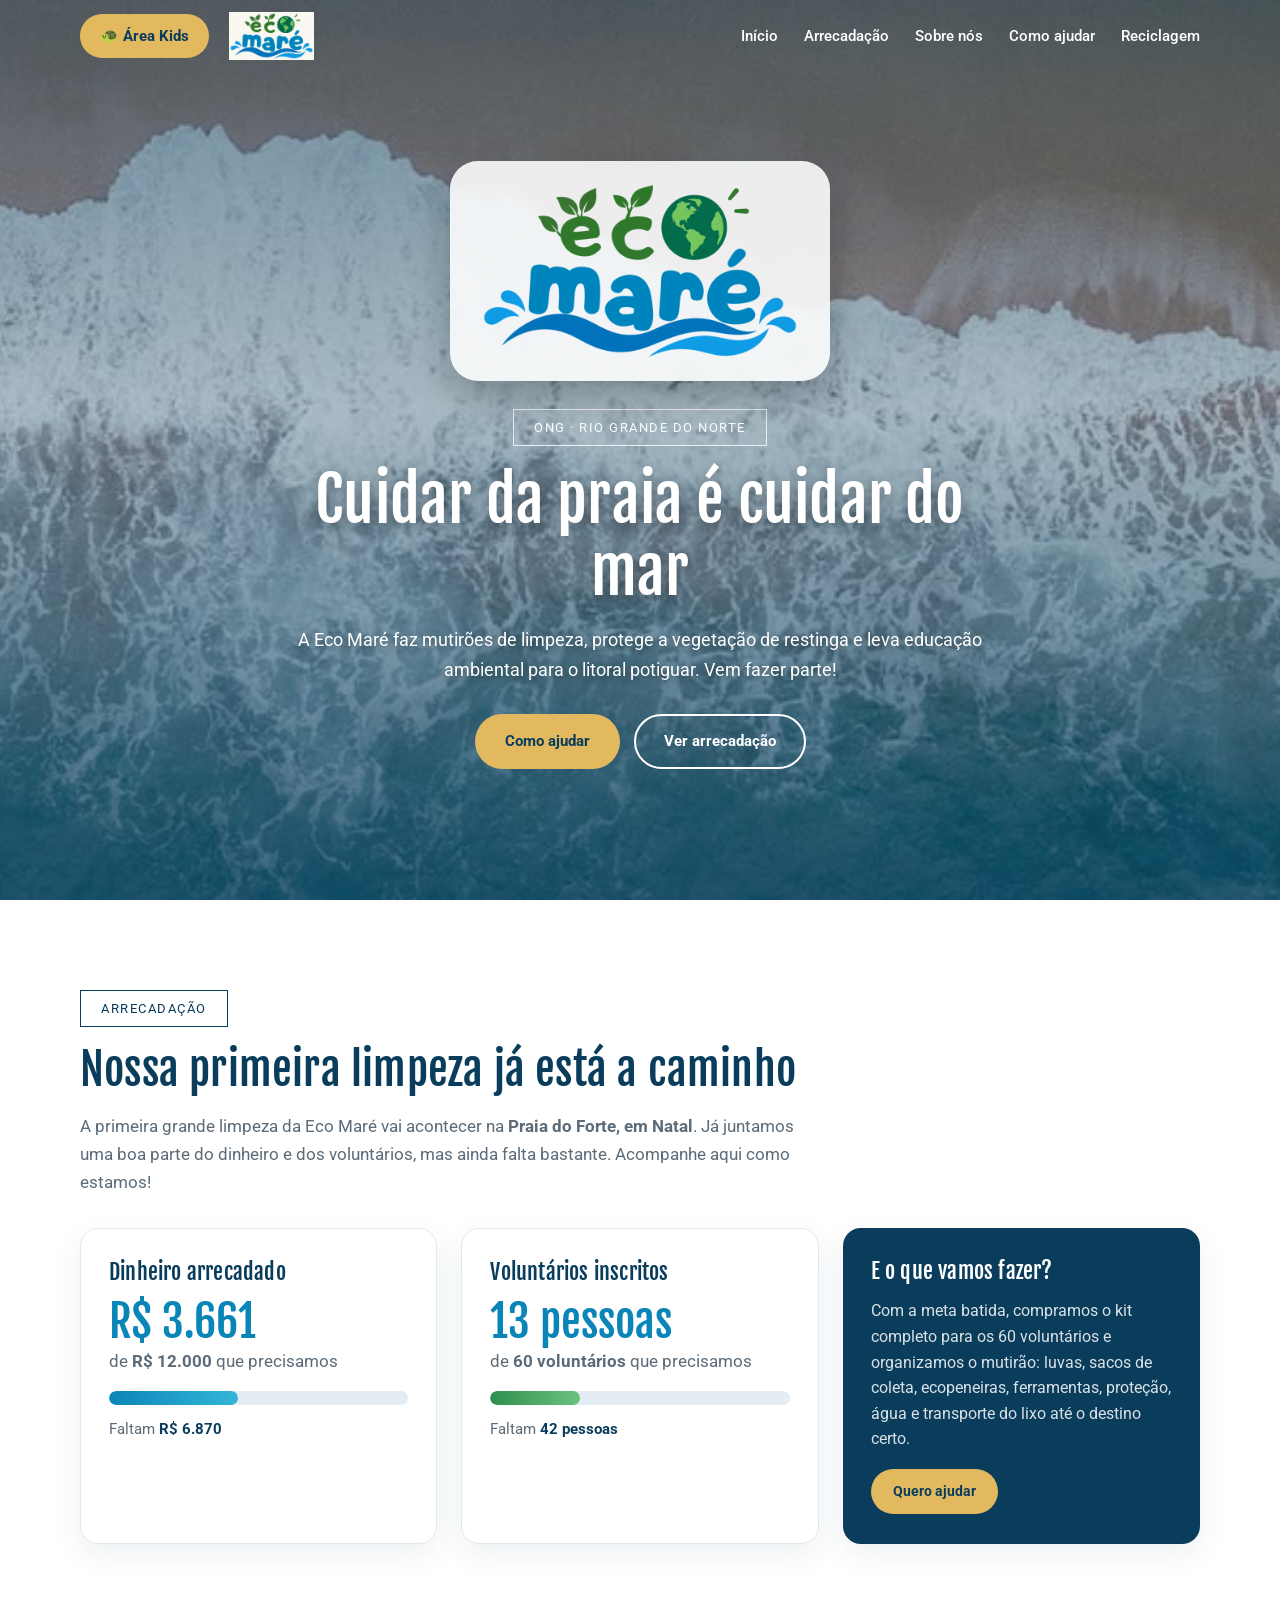
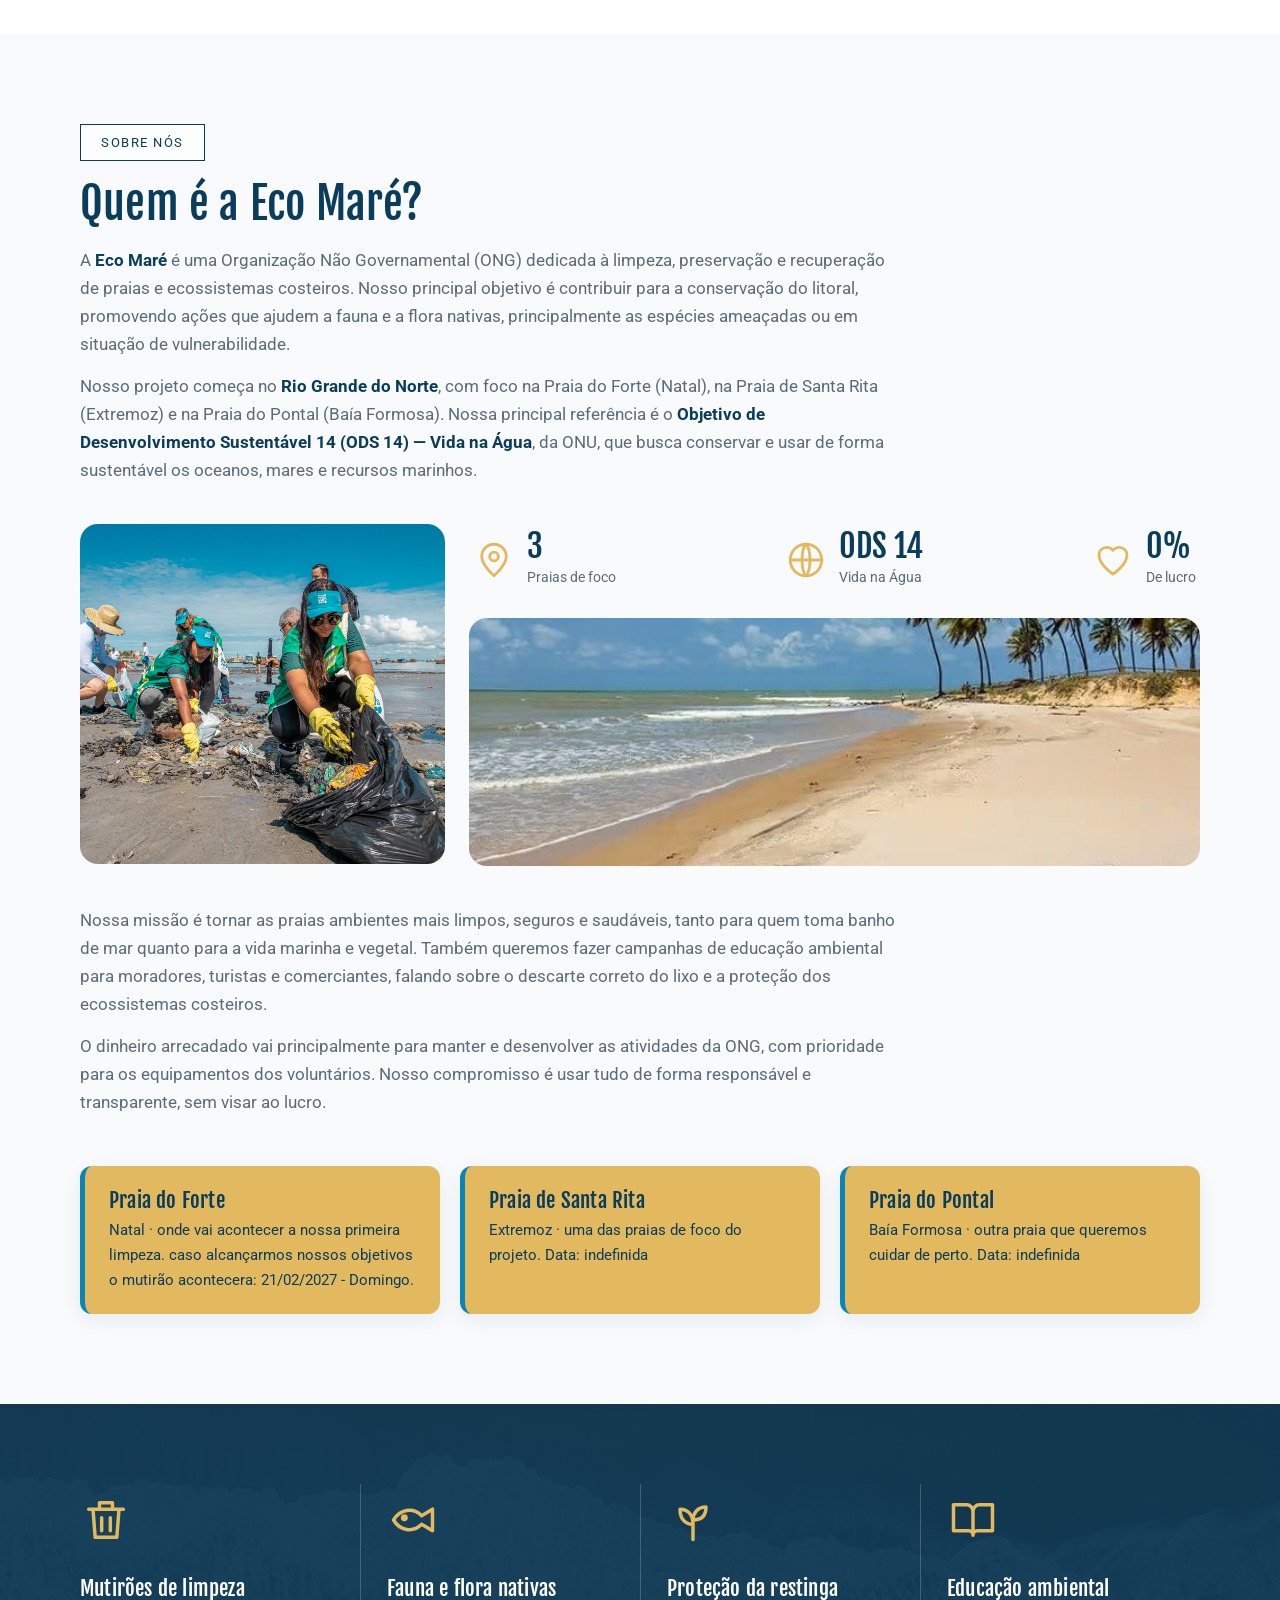
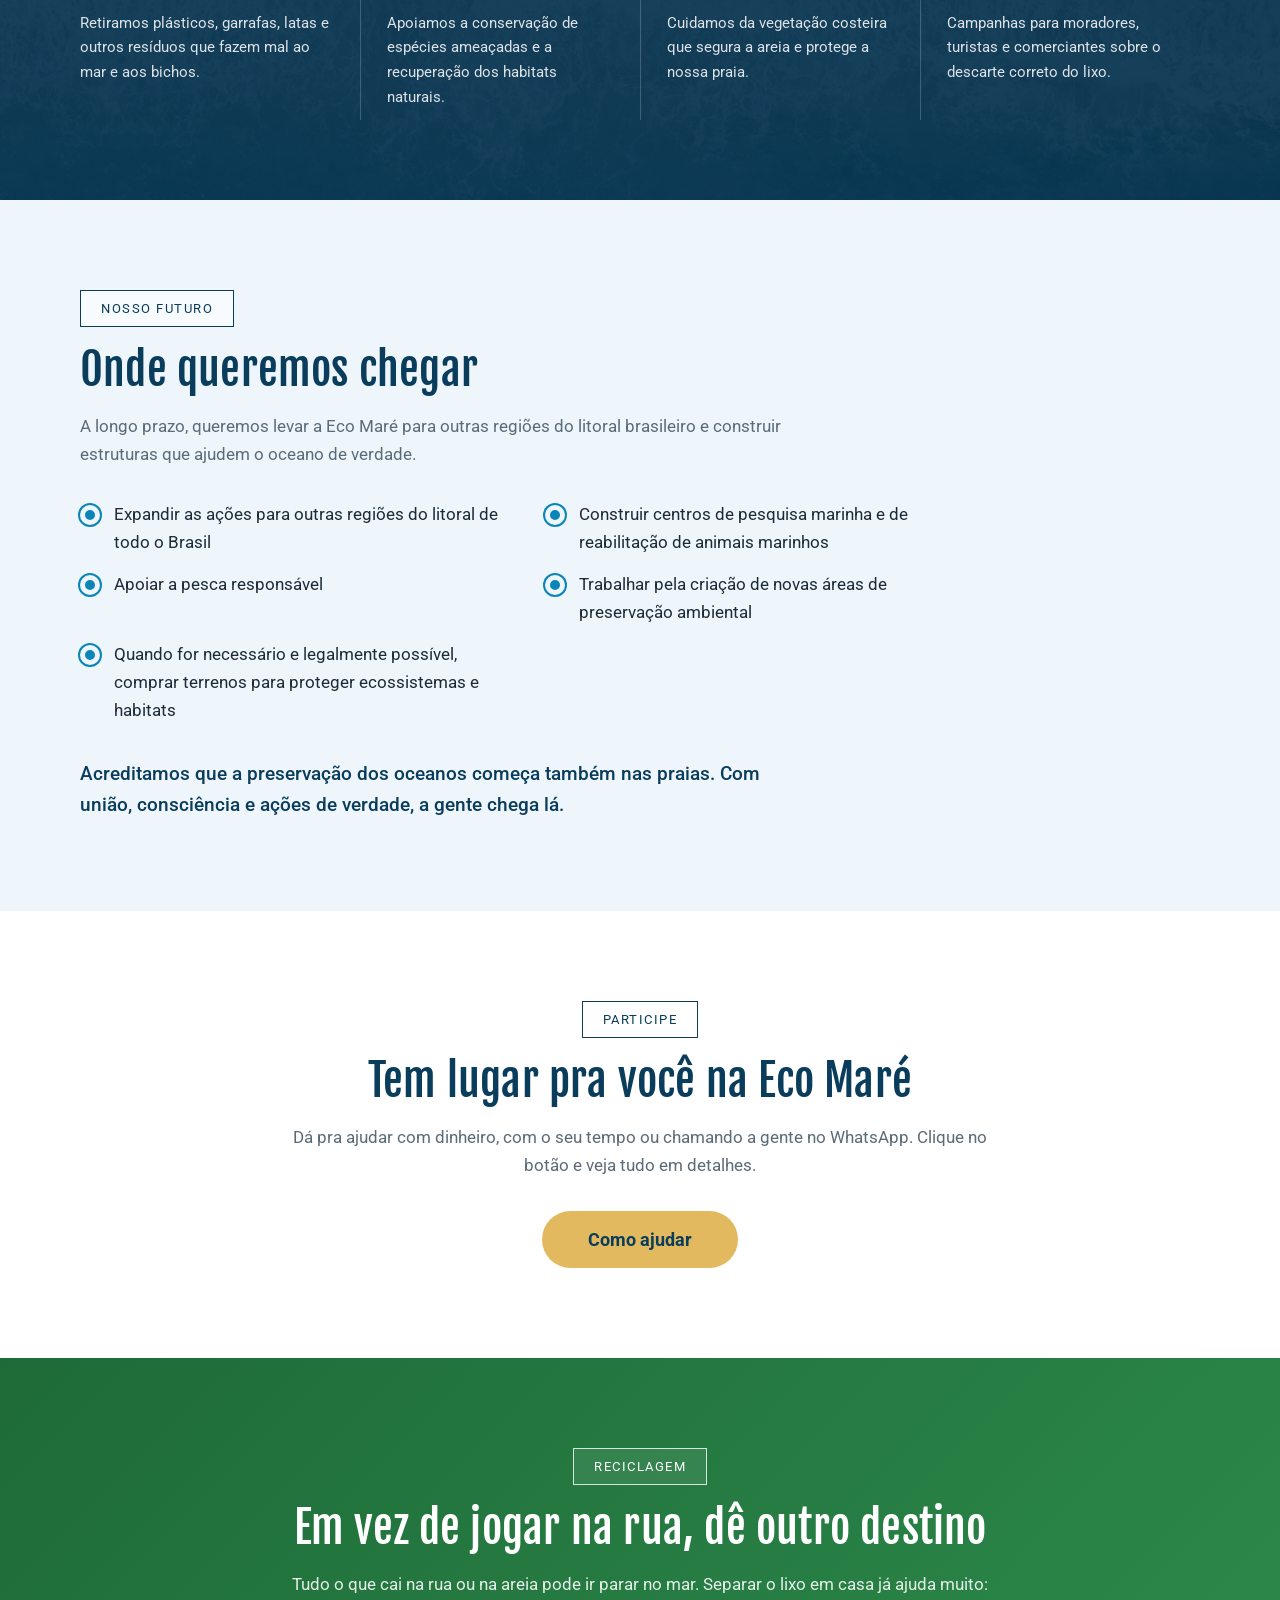
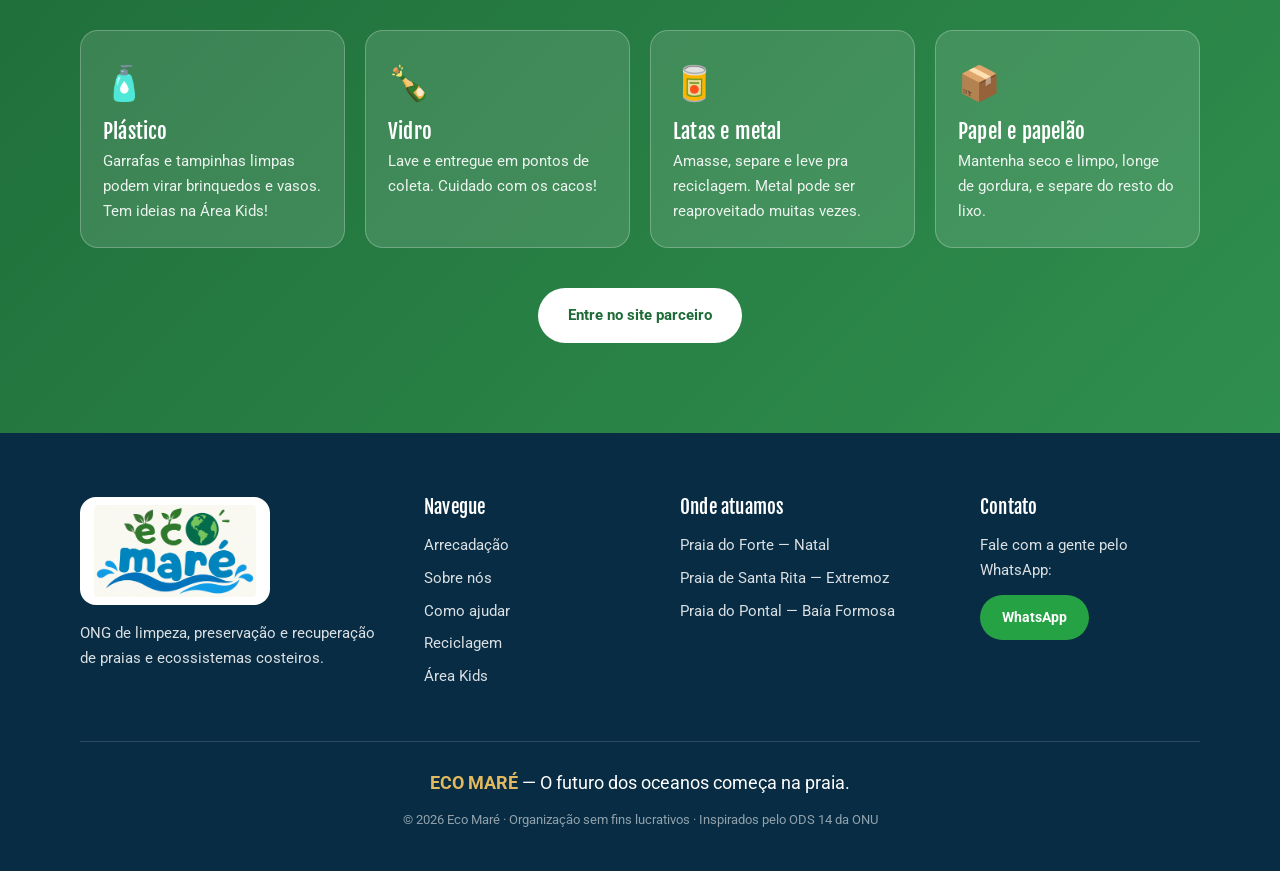
==== index.html @ 94f8b200 "Add files via upload" ====
<!DOCTYPE html>
<html lang="pt-BR">
<head>
  <meta charset="UTF-8">
  <meta name="viewport" content="width=device-width, initial-scale=1.0">
  <title>Eco Maré — ONG de preservação das praias do RN</title>
  <meta name="description" content="A Eco Maré é uma ONG que limpa, preserva e recupera praias e ecossistemas costeiros, começando pelo Rio Grande do Norte.">
  <link rel="icon" type="image/png" href="imagens/logo.png">
  <!-- Fontes -->
  <link rel="preconnect" href="https://fonts.googleapis.com">
  <link rel="preconnect" href="https://fonts.gstatic.com" crossorigin>
  <link href="https://fonts.googleapis.com/css2?family=Fjalla+One&family=Roboto:wght@400;500;700&display=swap" rel="stylesheet">
  <link rel="stylesheet" href="estilo.css">
</head>
<body>
  <!-- ============== CABEÇALHO ============= -->
  <header class="cabecalho" id="cabecalho">
    <div class="cabecalho-conteudo">

      <!-- Botão da Área Kids-->
      <a class="botao-kids" href="area-kids/index.html">
        <span aria-hidden="true">🐢</span> Área Kids
      </a>

      <a class="logo-cabecalho" href="#inicio" aria-label="Eco Maré, voltar ao início">
        <img src="imagens/logo-fundo-branco.png" alt="Eco Maré">
      </a>

      <button class="botao-menu" id="botaoMenu" aria-label="Abrir menu" aria-expanded="false" aria-controls="menu">
        <span></span><span></span><span></span>
      </button>

      <nav class="menu" id="menu" aria-label="Menu principal">
        <a href="#inicio">Início</a>
        <a href="#arrecadacao">Arrecadação</a>
        <a href="#sobre-nos">Sobre nós</a>
        <a href="#como-ajudar" data-abrir-ajuda>Como ajudar</a>
        <a href="#reciclagem">Reciclagem</a>
      </nav>
    </div>
  </header>


  <main>

    <!-- ========= BANNER ========== -->
    <section class="banner" id="inicio">
      <div class="banner-conteudo">
        <div class="cartao-logo">
          <img src="imagens/logo.png" alt="Logo da ONG Eco Maré">
        </div>

        <span class="etiqueta etiqueta-clara">ONG · Rio Grande do Norte</span>
        <h1>Cuidar da praia é cuidar do mar</h1>
        <p>
          A Eco Maré faz mutirões de limpeza, protege a vegetação de restinga e leva
          educação ambiental para o litoral potiguar. Vem fazer parte!
        </p>

        <div class="banner-botoes">
          <a class="botao botao-cheio" href="#como-ajudar" data-abrir-ajuda>Como ajudar</a>
          <a class="botao botao-contorno" href="#arrecadacao">Ver arrecadação</a>
        </div>
      </div>
    </section>


    <!-- ========== ARRECADAÇÃO ========== -->
    <section class="secao" id="arrecadacao">
      <div class="container">
        <span class="etiqueta">Arrecadação</span>
        <h2 class="titulo-secao">Nossa primeira limpeza já está a caminho</h2>
        <p class="texto-secao">
          A primeira grande limpeza da Eco Maré vai acontecer na <strong>Praia do Forte, em Natal</strong>.
          Já juntamos uma boa parte do dinheiro e dos voluntários, mas ainda falta bastante.
          Acompanhe aqui como estamos!
        </p>

        <!--
          Para mudar os números é só mexer nos data-atual e data-meta abaixo.
          O JavaScript calcula a barra e o "faltam" sozinho.
        -->
        <div class="painel-metas">

          <article class="cartao-meta" data-atual="5130" data-meta="12000" data-tipo="dinheiro">
            <h3>Dinheiro arrecadado</h3>
            <p class="meta-numero">R$ <span class="numero-atual">5.130</span></p>
            <p class="meta-total">de <strong>R$ 12.000</strong> que precisamos</p>
            <div class="barra" role="progressbar" aria-label="Progresso da arrecadação" aria-valuemin="0" aria-valuemax="100" aria-valuenow="43">
              <div class="barra-preenchida" style="--largura: 43%"></div>
            </div>
            <p class="meta-faltam">Faltam <strong class="numero-faltam">R$ 6.870</strong></p>
          </article>

          <article class="cartao-meta" data-atual="18" data-meta="60" data-tipo="pessoas">
            <h3>Voluntários inscritos</h3>
            <p class="meta-numero"><span class="numero-atual">18</span> pessoas</p>
            <p class="meta-total">de <strong>60 voluntários</strong> que precisamos</p>
            <div class="barra" role="progressbar" aria-label="Progresso dos voluntários" aria-valuemin="0" aria-valuemax="100" aria-valuenow="30">
              <div class="barra-preenchida barra-verde" style="--largura: 30%"></div>
            </div>
            <p class="meta-faltam">Faltam <strong class="numero-faltam">42 pessoas</strong></p>
          </article>

          <article class="cartao-meta cartao-destaque">
            <h3>E o que vamos fazer?</h3>
            <p>
              Com a meta batida, compramos o kit completo para os 60 voluntários e organizamos
              o mutirão: luvas, sacos de coleta, ecopeneiras, ferramentas, proteção, água e
              transporte do lixo até o destino certo.
            </p>
            <a class="botao botao-cheio botao-pequeno" href="#como-ajudar" data-abrir-ajuda>Quero ajudar</a>
          </article>

        </div>
      </div>
    </section>


    <!-- ============ SOBRE NÓS ============ -->
    <section class="secao secao-clara" id="sobre-nos">
      <div class="container">
        <span class="etiqueta">Sobre nós</span>
        <h2 class="titulo-secao">Quem é a Eco Maré?</h2>

        <div class="sobre-texto">
          <p>
            A <strong>Eco Maré</strong> é uma Organização Não Governamental (ONG) dedicada à limpeza,
            preservação e recuperação de praias e ecossistemas costeiros. Nosso principal objetivo é
            contribuir para a conservação do litoral, promovendo ações que ajudem a fauna e a flora
            nativas, principalmente as espécies ameaçadas ou em situação de vulnerabilidade.
          </p>
          <p>
            Nosso projeto começa no <strong>Rio Grande do Norte</strong>, com foco na Praia do Forte (Natal),
            na Praia de Santa Rita (Extremoz) e na Praia do Pontal (Baía Formosa). Nossa principal referência
            é o <strong>Objetivo de Desenvolvimento Sustentável 14 (ODS 14) — Vida na Água</strong>, da ONU,
            que busca conservar e usar de forma sustentável os oceanos, mares e recursos marinhos.
          </p>
        </div>

        <div class="sobre-grade">

            <img class="foto-alta" src="imagens/mutirão de limpeza praia.jpg" alt="Mutirão de limpeza">

          <div class="sobre-direita">
            <div class="numeros">
              <div class="numero-item">
                <svg class="icone" viewBox="0 0 24 24" aria-hidden="true"><path d="M12 21s7-6 7-11a7 7 0 10-14 0c0 5 7 11 7 11z"/><circle cx="12" cy="10" r="2.5"/></svg>
                <div><strong>3</strong><span>Praias de foco</span></div>
              </div>
              <div class="numero-item">
                <svg class="icone" viewBox="0 0 24 24" aria-hidden="true"><circle cx="12" cy="12" r="9"/><path d="M3 12h18M12 3c3 3 3 15 0 18M12 3c-3 3-3 15 0 18"/></svg>
                <div><strong>ODS 14</strong><span>Vida na Água</span></div>
              </div>
              <div class="numero-item">
                <svg class="icone" viewBox="0 0 24 24" aria-hidden="true"><path d="M12 20s-8-5-8-11a4.5 4.5 0 018-2.5A4.5 4.5 0 0120 9c0 6-8 11-8 11z"/></svg>
                <div><strong>0%</strong><span>De lucro</span></div>
              </div>
            </div>

              <img class="foto-larga" src="imagens/Praia RN.jpg" alt="foto de uma praia do RN">
              
          </div>
        </div>

        <div class="sobre-texto sobre-texto-baixo">
          <p>
            Nossa missão é tornar as praias ambientes mais limpos, seguros e saudáveis, tanto para quem
            toma banho de mar quanto para a vida marinha e vegetal. Também queremos fazer campanhas de
            educação ambiental para moradores, turistas e comerciantes, falando sobre o descarte correto
            do lixo e a proteção dos ecossistemas costeiros.
          </p>
          <p>
            O dinheiro arrecadado vai principalmente para manter e desenvolver as atividades da ONG, com
            prioridade para os equipamentos dos voluntários. Nosso compromisso é usar tudo de forma
            responsável e transparente, sem visar ao lucro.
          </p>
        </div>

        <!-- As três praias -->
        <div class="praias">
          <article class="praia">
            <h3>Praia do Forte</h3>
            <p>Natal · onde vai acontecer a nossa primeira limpeza. caso alcançarmos nossos objetivos o mutirão acontecera: 21/02/2027 - Domingo.</p>
          </article>
          <article class="praia">
            <h3>Praia de Santa Rita</h3>
            <p>Extremoz · uma das praias de foco do projeto. Data: indefinida</p>
          </article>
          <article class="praia">
            <h3>Praia do Pontal</h3>
            <p>Baía Formosa · outra praia que queremos cuidar de perto. Data: indefinida</p>
          </article>
        </div>
      </div>
    </section>


    <!-- ================= O QUE FAZEMOS (faixa azul escura) ================= -->
    <section class="faixa-azul" id="o-que-fazemos">
      <div class="container">
        <div class="faixa-colunas">

          <article class="faixa-item">
            <svg class="icone icone-dourado" viewBox="0 0 24 24" aria-hidden="true"><path d="M4 7h16M9 7V4h6v3M6 7l1 13h10l1-13M10 11v6M14 11v6"/></svg>
            <h3>Mutirões de limpeza</h3>
            <p>Retiramos plásticos, garrafas, latas e outros resíduos que fazem mal ao mar e aos bichos.</p>
          </article>

          <article class="faixa-item">
            <svg class="icone icone-dourado" viewBox="0 0 24 24" aria-hidden="true"><path d="M3 12c3-5 9-6 13-2l5-3v10l-5-3c-4 4-10 3-13-2z"/><circle cx="8" cy="11" r=".8"/></svg>
            <h3>Fauna e flora nativas</h3>
            <p>Apoiamos a conservação de espécies ameaçadas e a recuperação dos habitats naturais.</p>
          </article>

          <article class="faixa-item">
            <svg class="icone icone-dourado" viewBox="0 0 24 24" aria-hidden="true"><path d="M12 21V10M12 14c-4 0-6-3-6-7 4 0 6 3 6 7zM12 12c0-3 2-6 6-6 0 4-2 6-6 6z"/></svg>
            <h3>Proteção da restinga</h3>
            <p>Cuidamos da vegetação costeira que segura a areia e protege a nossa praia.</p>
          </article>

          <article class="faixa-item">
            <svg class="icone icone-dourado" viewBox="0 0 24 24" aria-hidden="true"><path d="M3 5h6a3 3 0 013 3v11a2 2 0 00-2-2H3zM21 5h-6a3 3 0 00-3 3v11a2 2 0 012-2h7z"/></svg>
            <h3>Educação ambiental</h3>
            <p>Campanhas para moradores, turistas e comerciantes sobre o descarte correto do lixo.</p>
          </article>

        </div>
      </div>
    </section>


    <!-- ================= NOSSO FUTURO ================= -->
    <section class="secao secao-azulclaro" id="nosso-futuro">
      <div class="container">
        <span class="etiqueta">Nosso futuro</span>
        <h2 class="titulo-secao">Onde queremos chegar</h2>
        <p class="texto-secao">
          A longo prazo, queremos levar a Eco Maré para outras regiões do litoral brasileiro e
          construir estruturas que ajudem o oceano de verdade.
        </p>

        <ul class="lista-futuro">
          <li>Expandir as ações para outras regiões do litoral de todo o Brasil</li>
          <li>Construir centros de pesquisa marinha e de reabilitação de animais marinhos</li>
          <li>Apoiar a pesca responsável</li>
          <li>Trabalhar pela criação de novas áreas de preservação ambiental</li>
          <li>Quando for necessário e legalmente possível, comprar terrenos para proteger ecossistemas e habitats</li>
        </ul>

        <p class="frase-final">
          Acreditamos que a preservação dos oceanos começa também nas praias. Com união,
          consciência e ações de verdade, a gente chega lá.
        </p>
      </div>
    </section>


    <!-- ================= COMO AJUDAR ================= -->
    <section class="secao" id="como-ajudar">
      <div class="container texto-centro">
        <span class="etiqueta">Participe</span>
        <h2 class="titulo-secao">Tem lugar pra você na Eco Maré</h2>
        <p class="texto-secao texto-secao-centro">
          Dá pra ajudar com dinheiro, com o seu tempo ou chamando a gente no WhatsApp.
          Clique no botão e veja tudo em detalhes.
        </p>

        <button class="botao botao-cheio botao-grande" id="botaoAjuda" aria-expanded="false" aria-controls="ajudaDetalhes">
          Como ajudar
        </button>
      </div>

      <!-- Este bloco fica escondido até clicar no botão (quem controla é o script.js) -->
      <div class="ajuda-detalhes" id="ajudaDetalhes" hidden>
        <div class="container">

          <div class="ajuda-grade">

            <!-- Lado do dinheiro -->
            <article class="ajuda-cartao">
              <h3>1. Ajude com dinheiro</h3>
              <p>
                Tudo o que for arrecadado vai para a manutenção da ONG e, principalmente, para os
                equipamentos dos voluntários. Para a primeira limpeza estimamos
                <strong>R$ 12.000</strong>. Veja onde cada parte do dinheiro entra:
              </p>

              <ul class="lista-gastos">
                <li style="--parte: 8%"><span>Luvas de proteção (cerca de 80 pares)</span><strong>R$ 960</strong></li>
                <li style="--parte: 5.3%"><span>Sacos de coleta reforçados</span><strong>R$ 640</strong></li>
                <li style="--parte: 20%"><span>Ecopeneiras e ferramentas</span><strong>R$ 2.400</strong></li>
                <li style="--parte: 18.3%"><span>Materiais de proteção (botas, máscaras, protetor solar, primeiros socorros)</span><strong>R$ 2.200</strong></li>
                <li style="--parte: 15%"><span>Camisetas de identificação dos voluntários</span><strong>R$ 1.800</strong></li>
                <li style="--parte: 23.3%"><span>Água, lanche e transporte dos voluntários</span><strong>R$ 2.800</strong></li>
                <li style="--parte: 10%"><span>Coleta e destino correto do lixo</span><strong>R$ 1.200</strong></li>
              </ul>

              <!-- chave Pix -->
              <div class="caixa-pix">
                <span>Chave Pix da Eco Maré</span>
                <code id="chavePix">não temos uma chave pix ainda</code>
                <button type="button" class="botao botao-contorno-escuro botao-pequeno" id="botaoCopiarPix">Copiar chave</button>
              </div>
            </article>

            <!-- Lado do voluntariado -->
            <article class="ajuda-cartao">
              <h3>2. Seja voluntário(a)</h3>
              <p>Não precisa de experiência, só de vontade. É assim que funciona:</p>

              <ol class="passos">
                <li>Preencha o cadastro rápido logo abaixo.</li>
                <li>Cole a mensagem no nosso grupo do WhatsApp (a gente copia pra você).</li>
                <li>Receba a data, o horário e o ponto de encontro do mutirão.</li>
                <li>No dia, venha de roupa leve, com chapéu, protetor solar e garrafinha de água. As luvas e os sacos são por nossa conta!</li>
              </ol>

              <form class="formulario" id="formularioVoluntario">
                <label for="campoNome">Seu nome</label>
                <input type="text" id="campoNome" name="nome" placeholder="Como você se chama?" required>

                <label for="campoPraia">Praia que você prefere</label>
                <select id="campoPraia" name="praia">
                  <option>Praia do Forte (Natal)</option>
                  <option>Praia de Santa Rita (Extremoz)</option>
                  <option>Praia do Pontal (Baía Formosa)</option>
                  <option>Qualquer uma</option>
                </select>

                <label for="campoDisponibilidade">Quando você pode?</label>
                <select id="campoDisponibilidade" name="disponibilidade">
                  <option>Fins de semana</option>
                  <option>Durante a semana</option>
                  <option>Qualquer dia</option>
                </select>

                <button type="submit" class="botao botao-cheio">Quero ser voluntário(a)</button>
                <p class="formulario-aviso" id="avisoFormulario" role="status"></p>
              </form>
            </article>

          </div>

          <!-- Faixa do WhatsApp -->
          <div class="faixa-whatsapp">
            <div>
              <h3>Prefere conversar? Entre em contato via WhatsApp</h3>
              <p>Tire dúvidas, saiba das próximas ações e entre no grupo dos voluntários.</p>
            </div>
            <a class="botao botao-whatsapp" href="https://chat.whatsapp.com/LoqWzeSZCIiE8vIzfg6jlP" target="_blank" rel="noopener">
              Entrar no grupo do WhatsApp
            </a>
          </div>

        </div>
      </div>
    </section>


    <!-- ================= RECICLAGEM (verde) ================= -->
    <section class="secao-verde" id="reciclagem">
      <div class="container">
        <span class="etiqueta etiqueta-clara">Reciclagem</span>
        <h2 class="titulo-secao titulo-claro">Em vez de jogar na rua, dê outro destino</h2>
        <p class="texto-secao texto-claro">
          Tudo o que cai na rua ou na areia pode ir parar no mar. Separar o lixo em casa já ajuda muito:
        </p>

        <div class="reciclagem-grade">
          <article class="reciclagem-item">
            <span aria-hidden="true">🧴</span>
            <h3>Plástico</h3>
            <p>Garrafas e tampinhas limpas podem virar brinquedos e vasos. Tem ideias na Área Kids!</p>
          </article>
          <article class="reciclagem-item">
            <span aria-hidden="true">🍾</span>
            <h3>Vidro</h3>
            <p>Lave e entregue em pontos de coleta. Cuidado com os cacos!</p>
          </article>
          <article class="reciclagem-item">
            <span aria-hidden="true">🥫</span>
            <h3>Latas e metal</h3>
            <p>Amasse, separe e leve pra reciclagem. Metal pode ser reaproveitado muitas vezes.</p>
          </article>
          <article class="reciclagem-item">
            <span aria-hidden="true">📦</span>
            <h3>Papel e papelão</h3>
            <p>Mantenha seco e limpo, longe de gordura, e separe do resto do lixo.</p>
          </article>
        </div>

        <!-- TROQUE o href pelo link do site parceiro -->
        <a class="botao botao-branco" href="#" id="linkParceiro" target="_blank" rel="noopener">
          Entre no site parceiro
        </a>
      </div>
    </section>

  </main>


  <!-- ================= RODAPÉ ================= -->
  <footer class="rodape">
    <div class="container">
      <div class="rodape-grade">

        <div class="rodape-marca">
          <img src="imagens/logo-fundo-branco.png" alt="Logo da Eco Maré">
          <p>ONG de limpeza, preservação e recuperação de praias e ecossistemas costeiros.</p>
        </div>

        <div>
          <h4>Navegue</h4>
          <ul>
            <li><a href="#arrecadacao">Arrecadação</a></li>
            <li><a href="#sobre-nos">Sobre nós</a></li>
            <li><a href="#como-ajudar" data-abrir-ajuda>Como ajudar</a></li>
            <li><a href="#reciclagem">Reciclagem</a></li>
            <li><a href="area-kids/index.html">Área Kids</a></li>
          </ul>
        </div>

        <div>
          <h4>Onde atuamos</h4>
          <ul>
            <li>Praia do Forte — Natal</li>
            <li>Praia de Santa Rita — Extremoz</li>
            <li>Praia do Pontal — Baía Formosa</li>
          </ul>
        </div>

        <div>
          <h4>Contato</h4>
          <p>Fale com a gente pelo WhatsApp:</p>
          <a class="botao botao-whatsapp botao-pequeno" href="https://chat.whatsapp.com/LoqWzeSZCIiE8vIzfg6jlP" target="_blank" rel="noopener">WhatsApp</a>
        </div>

      </div>

      <div class="rodape-final">
        <p class="slogan"><strong>ECO MARÉ</strong> — O futuro dos oceanos começa na praia.</p>
        <p class="direitos">© 2026 Eco Maré · Organização sem fins lucrativos · Inspirados pelo ODS 14 da ONU</p>
      </div>
    </div>
  </footer>

  <script src="script.js"></script>
</body>
</html>
---- estilo.css ----
:root {
  --azul-escuro: #0a3d5c;
  --azul-oceano: #0a85b8;
  --azul-claro: #eef5fb;
  --verde-escuro: #1e6b38;
  --verde: #2f8f4e;
  --areia: #e3b95f;
  --texto: #1d2b36;
  --texto-suave: #5b6b78;
  --branco: #ffffff;

  --fonte-titulo: "Fjalla One", "Arial Narrow", sans-serif;
  --fonte-texto: "Roboto", Arial, sans-serif;

  --largura-maxima: 1120px;
  --altura-cabecalho: 72px;
  --arredondado: 18px;
}

/* -- Básico -- */
* { box-sizing: border-box; margin: 0; padding: 0; }

html { scroll-behavior: smooth; scroll-padding-top: var(--altura-cabecalho); }

body {
  font-family: var(--fonte-texto);
  color: var(--texto);
  background: var(--branco);
  line-height: 1.65;
  font-size: 17px;
}

img { max-width: 100%; display: block; }
a { color: inherit; }
ul, ol { padding-left: 1.2em; }

.container {
  width: min(var(--largura-maxima), 100% - 40px);
  margin: 0 auto;
}

.texto-centro { text-align: center; }

/* -- Títulos e etiquetas -- */
h1, h2, h3, h4 {
  font-family: var(--fonte-titulo);
  font-weight: 400;
  line-height: 1.15;
  letter-spacing: .2px;
}

.etiqueta {
  display: inline-block;
  border: 1px solid var(--azul-escuro);
  color: var(--azul-escuro);
  padding: 7px 20px;
  font-size: 13px;
  letter-spacing: 1.5px;
  text-transform: uppercase;
  margin-bottom: 18px;
  background: rgba(255, 255, 255, .6);
}
.etiqueta-clara { border-color: rgba(255, 255, 255, .8); color: var(--branco); background: rgba(255, 255, 255, .08); }

.titulo-secao { font-size: clamp(30px, 4.5vw, 44px); color: var(--azul-escuro); margin-bottom: 16px; }
.titulo-claro { color: var(--branco); }

.texto-secao { max-width: 720px; color: var(--texto-suave); margin-bottom: 32px; }
.texto-secao-centro { margin-left: auto; margin-right: auto; }
.texto-claro { color: rgba(255, 255, 255, .88); }

.secao { padding: 90px 0; }
.secao-clara { background: #f8fafc; }
.secao-azulclaro { background: var(--azul-claro); }

/* -- Botões -- */
.botao {
  display: inline-block;
  padding: 13px 28px;
  border-radius: 50px;
  font-weight: 700;
  font-size: 15px;
  text-decoration: none;
  border: 2px solid transparent;
  cursor: pointer;
  font-family: var(--fonte-texto);
  transition: transform .2s, background .2s, color .2s, box-shadow .2s;
}
.botao:hover { transform: translateY(-2px); }

.botao-cheio { background: var(--areia); color: var(--azul-escuro); }
.botao-cheio:hover { background: #efc874; box-shadow: 0 8px 18px rgba(227, 185, 95, .45); }

.botao-contorno { border-color: var(--branco); color: var(--branco); }
.botao-contorno:hover { background: var(--branco); color: var(--azul-escuro); }

.botao-contorno-escuro { border-color: var(--azul-escuro); color: var(--azul-escuro); background: transparent; }
.botao-contorno-escuro:hover { background: var(--azul-escuro); color: var(--branco); }

.botao-branco { background: var(--branco); color: var(--verde-escuro); }
.botao-branco:hover { box-shadow: 0 8px 18px rgba(0, 0, 0, .25); }

.botao-whatsapp { background: #25a244; color: var(--branco); }
.botao-whatsapp:hover { background: #1f8a3a; box-shadow: 0 8px 18px rgba(37, 162, 68, .4); }

.botao-pequeno { padding: 9px 20px; font-size: 14px; }
.botao-grande { padding: 16px 44px; font-size: 18px; }

a:focus-visible, button:focus-visible, input:focus-visible, select:focus-visible {
  outline: 3px solid var(--areia);
  outline-offset: 3px;
}

/* =================
   CABEÇALHO
===================*/
.cabecalho {
  position: fixed;
  top: 0; left: 0; right: 0;
  z-index: 50;
  height: var(--altura-cabecalho);
  transition: background .3s, box-shadow .3s;
}

.cabecalho-conteudo {
  width: min(var(--largura-maxima), 100% - 40px);
  height: 100%;
  margin: 0 auto;
  display: flex;
  align-items: center;
  gap: 20px;
}

/* botão da Área Kids */
.botao-kids {
  background: var(--areia);
  color: var(--azul-escuro);
  font-weight: 700;
  font-size: 15px;
  text-decoration: none;
  padding: 10px 20px;
  border-radius: 50px;
  white-space: nowrap;
  transition: transform .2s, box-shadow .2s;
}
.botao-kids:hover { transform: translateY(-2px) rotate(-2deg); box-shadow: 0 8px 18px rgba(0, 0, 0, .25); }

.logo-cabecalho { opacity: 0; pointer-events: none; transition: opacity .3s; }
.logo-cabecalho img { height: 48px; width: auto; }

.menu { margin-left: auto; display: flex; gap: 26px; }
.menu a {
  color: var(--branco);
  text-decoration: none;
  font-weight: 500;
  font-size: 15px;
  position: relative;
  padding: 4px 0;
}
.menu a::after {
  content: "";
  position: absolute; left: 0; bottom: 0;
  width: 0; height: 2px;
  background: var(--areia);
  transition: width .25s;
}
.menu a:hover::after { width: 100%; }

.botao-menu { display: none; }

/* depois de rolar a página o cabeçalho fica branco */
.cabecalho.rolou {
  background: rgba(255, 255, 255, .97);
  box-shadow: 0 2px 18px rgba(10, 61, 92, .12);
}
.cabecalho.rolou .menu a { color: var(--azul-escuro); }
.cabecalho.rolou .logo-cabecalho { opacity: 1; pointer-events: auto; }

/* BANNER */
.banner {
  position: relative;
  min-height: 100vh;
  min-height: 100svh;
  display: flex;
  align-items: center;
  justify-content: center;
  text-align: center;
  padding: 120px 20px 90px;
  color: var(--branco);
  background:
    linear-gradient(180deg, rgba(10, 61, 92, .55) 0%, rgba(10, 61, 92, .25) 45%, rgba(10, 61, 92, .7) 100%),
    url("imagens/banner.jpg") center / cover no-repeat;
}

.banner-conteudo { max-width: 760px; }

/* cartão claro atrás da logo */
.cartao-logo {
  width: min(380px, 80%);
  margin: 0 auto 28px;
  padding: 18px 28px;
  background: rgba(255, 255, 255, .88);
  border-radius: 28px;
  box-shadow: 0 18px 40px rgba(0, 0, 0, .25);
  backdrop-filter: blur(6px);
  animation: flutuar 6s ease-in-out infinite;
}
.cartao-logo img { width: 100%; height: auto; }

@keyframes flutuar {
  0%, 100% { transform: translateY(0); }
  50% { transform: translateY(-8px); }
}

.banner h1 {
  font-size: clamp(36px, 6vw, 62px);
  margin-bottom: 18px;
  text-shadow: 0 3px 14px rgba(0, 0, 0, .35);
}
.banner p { font-size: 18px; margin-bottom: 30px; text-shadow: 0 2px 10px rgba(0, 0, 0, .4); }
.banner-botoes { display: flex; gap: 14px; justify-content: center; flex-wrap: wrap; }

/* =====================
   ARRECADAÇÃO
====================== */
.painel-metas {
  display: grid;
  grid-template-columns: repeat(3, 1fr);
  gap: 24px;
}

.cartao-meta {
  background: var(--branco);
  border: 1px solid #dfe9f1;
  border-radius: var(--arredondado);
  padding: 30px 28px;
  box-shadow: 0 10px 30px rgba(10, 61, 92, .08);
}
.cartao-meta h3 { font-size: 22px; color: var(--azul-escuro); margin-bottom: 14px; }
.meta-numero { font-family: var(--fonte-titulo); font-size: 44px; color: var(--azul-oceano); line-height: 1.1; }
.meta-total { color: var(--texto-suave); margin-bottom: 16px; }
.meta-faltam { margin-top: 12px; font-size: 15px; color: var(--texto-suave); }
.meta-faltam strong { color: var(--azul-escuro); }

.barra { height: 14px; background: #e4edf4; border-radius: 20px; overflow: hidden; }
.barra-preenchida {
  height: 100%;
  width: 0;
  background: linear-gradient(90deg, var(--azul-oceano), #35b6d8);
  border-radius: 20px;
  transition: width 1.4s ease-out;
}
.barra-verde { background: linear-gradient(90deg, var(--verde), #6cc27f); }
.painel-metas.visivel .barra-preenchida { width: var(--largura); }

.cartao-destaque {
  background: var(--azul-escuro);
  color: var(--branco);
  border: none;
  display: flex; flex-direction: column; align-items: flex-start; gap: 16px;
}
.cartao-destaque h3 { color: var(--branco); margin-bottom: 0; }
.cartao-destaque p { color: rgba(255, 255, 255, .85); font-size: 15.5px; }


/* ========================
   SOBRE NÓS
========================== */

.sobre-texto { max-width: 820px; color: var(--texto-suave); }
.sobre-texto p + p { margin-top: 14px; }
.sobre-texto strong { color: var(--azul-escuro); }
.sobre-texto-baixo { margin-top: 40px; }

.sobre-grade {
  display: grid;
  grid-template-columns: 1fr 2fr;
  gap: 24px;
  margin-top: 40px;
  align-items: start;
}

.sobre-direita {
  display: flex;
  flex-direction: column;
  gap: 22px;
  min-height: 340px;
}


.numeros { display: flex; gap: 28px; flex-wrap: wrap; align-items: center; justify-content: space-between; padding: 6px 4px; }
.numero-item { display: flex; align-items: center; gap: 12px; }
.numero-item strong { display: block; font-family: var(--fonte-titulo); font-size: 32px; color: var(--azul-escuro); line-height: 1; font-weight: 400; }
.numero-item span { font-size: 14px; color: var(--texto-suave); }

.icone { width: 42px; height: 42px; fill: none; stroke: var(--areia); stroke-width: 1.6; stroke-linecap: round; stroke-linejoin: round; flex-shrink: 0; }

/* ---------- FOTOS ---------- */
.sobre-grade img {
  width: 100%;
  display: block;
  object-fit: cover;
  border-radius: var(--arredondado);
}


.sobre-grade img.foto-alta {
  height: 340px;
}


.sobre-grade img.foto-larga {
  flex: 1;
  height: 0;
  min-height: 150px;
}

.praias { display: grid; grid-template-columns: repeat(3, 1fr); gap: 20px; margin-top: 50px; }
.praia {
  background: var(--areia);
  border-left: 5px solid var(--azul-oceano);
  border-radius: 12px;
  padding: 22px 24px;
  box-shadow: 0 6px 20px rgba(10, 61, 92, .07);
}
.praia h3 { font-size: 21px; color: var(--azul-escuro); margin-bottom: 6px; }
.praia p { font-size: 15px; color: var(--azul-escuro); }


/* ==================================
   FAIXA AZUL (o que fazemos)
 =================================== */
.faixa-azul {
  padding: 80px 0;
  color: var(--branco);
  background:
    linear-gradient(rgba(8, 52, 80, .93), rgba(8, 52, 80, .93)),
    url("../imagens/banner.jpg") center / cover no-repeat;
}
.faixa-colunas { display: grid; grid-template-columns: repeat(4, 1fr); }
.faixa-item { padding: 10px 26px; border-left: 1px solid rgba(255, 255, 255, .2); }
.faixa-item:first-child { border-left: none; padding-left: 0; }
.faixa-item .icone { width: 52px; height: 52px; margin-bottom: 22px; }
.faixa-item h3 { font-size: 21px; margin-bottom: 10px; }
.faixa-item p { font-size: 15px; color: rgba(255, 255, 255, .85); }

/* ============================
   NOSSO FUTURO
============================= */
.lista-futuro { list-style: none; padding: 0; display: grid; grid-template-columns: repeat(2, 1fr); gap: 14px 30px; max-width: 900px; }
.lista-futuro li {
  position: relative;
  padding-left: 34px;
  color: var(--texto);
}
.lista-futuro li::before {
  content: "";
  position: absolute; left: 0; top: 5px;
  width: 20px; height: 20px;
  border-radius: 50%;
  background: var(--azul-oceano);
  box-shadow: inset 0 0 0 5px var(--azul-claro), 0 0 0 2px var(--azul-oceano);
}
.frase-final { margin-top: 34px; font-size: 19px; color: var(--azul-escuro); max-width: 720px; font-weight: 500; }

/* ===============================
   COMO AJUDAR
================================ */
.ajuda-detalhes { margin-top: 56px; animation: abrir .5s ease; }
.ajuda-detalhes[hidden] { display: none; }

@keyframes abrir {
  from { opacity: 0; transform: translateY(18px); }
  to { opacity: 1; transform: none; }
}

.ajuda-grade { display: grid; grid-template-columns: 1.15fr 1fr; gap: 26px; align-items: start; }

.ajuda-cartao {
  background: var(--azul-claro);
  border-radius: var(--arredondado);
  padding: 34px 32px;
}
.ajuda-cartao h3 { font-size: 26px; color: var(--azul-escuro); margin-bottom: 12px; }
.ajuda-cartao > p { color: var(--texto-suave); margin-bottom: 18px; }

.lista-gastos { list-style: none; padding: 0; margin-bottom: 24px; }
.lista-gastos li {
  display: flex; justify-content: space-between; gap: 16px;
  padding: 11px 0 14px;
  border-bottom: 1px solid #cfdfeb;
  font-size: 15.5px;
  position: relative;
}
.lista-gastos li strong { color: var(--azul-escuro); white-space: nowrap; }
.lista-gastos li::after {           /* barrinha mostrando o tamanho de cada gasto */
  content: "";
  position: absolute; left: 0; bottom: -1px;
  height: 3px; width: var(--parte);
  background: var(--azul-oceano);
  border-radius: 3px;
}

.caixa-pix {
  background: var(--branco);
  border: 2px dashed var(--azul-oceano);
  border-radius: 14px;
  padding: 18px 20px;
  display: flex; flex-direction: column; gap: 8px; align-items: flex-start;
}
.caixa-pix span { font-size: 13px; text-transform: uppercase; letter-spacing: 1px; color: var(--texto-suave); }
.caixa-pix code { font-size: 17px; font-weight: 700; color: var(--azul-escuro); word-break: break-all; }

.passos { margin-bottom: 22px; padding-left: 1.3em; }
.passos li { margin-bottom: 10px; color: var(--texto); }
.passos li::marker { color: var(--azul-oceano); font-weight: 700; }

.formulario { background: var(--branco); border-radius: 14px; padding: 22px; display: flex; flex-direction: column; gap: 8px; }
.formulario label { font-size: 14px; font-weight: 700; color: var(--azul-escuro); margin-top: 6px; }
.formulario input, .formulario select {
  font-family: var(--fonte-texto);
  font-size: 16px;
  padding: 11px 14px;
  border: 1.5px solid #c4d6e3;
  border-radius: 10px;
  background: var(--branco);
}
.formulario input:focus, .formulario select:focus { border-color: var(--azul-oceano); }
.formulario .botao { margin-top: 14px; }
.formulario-aviso { font-size: 14px; color: var(--verde-escuro); min-height: 20px; }

.faixa-whatsapp {
  margin-top: 26px;
  background: var(--azul-escuro);
  color: var(--branco);
  border-radius: var(--arredondado);
  padding: 30px 34px;
  display: flex; align-items: center; justify-content: space-between; gap: 24px; flex-wrap: wrap;
}
.faixa-whatsapp h3 { font-size: 24px; margin-bottom: 4px; }
.faixa-whatsapp p { color: rgba(255, 255, 255, .8); font-size: 15px; }

/* =================================
   RECICLAGEM (Site Parceiro)
================================== */
.secao-verde {
  padding: 90px 0;
  text-align: center;
  background: linear-gradient(135deg, var(--verde-escuro), var(--verde));
  color: var(--branco);
}
.secao-verde .texto-secao { margin-left: auto; margin-right: auto; }

.reciclagem-grade { display: grid; grid-template-columns: repeat(4, 1fr); gap: 20px; margin-bottom: 40px; text-align: left; }
.reciclagem-item {
  background: rgba(255, 255, 255, .12);
  border: 1px solid rgba(255, 255, 255, .25);
  border-radius: var(--arredondado);
  padding: 24px 22px;
  transition: transform .25s, background .25s;
}
.reciclagem-item.visivel:hover { transform: translateY(-5px); background: rgba(255, 255, 255, .2); }
.reciclagem-item span { font-size: 34px; display: block; margin-bottom: 8px; }
.reciclagem-item h3 { font-size: 21px; margin-bottom: 6px; }
.reciclagem-item p { font-size: 15px; color: rgba(255, 255, 255, .9); }

/* ================================
   RODAPÉ
================================ */
.rodape { background: #072c43; color: rgba(255, 255, 255, .85); padding: 64px 0 28px; font-size: 15px; }
.rodape-grade { display: grid; grid-template-columns: 1.4fr 1fr 1.2fr 1fr; gap: 36px; }
.rodape-marca img { width: 190px; background: var(--branco); padding: 8px 14px; border-radius: 16px; margin-bottom: 16px; }
.rodape h4 { color: var(--branco); font-size: 19px; margin-bottom: 14px; }
.rodape ul { list-style: none; padding: 0; }
.rodape li { margin-bottom: 8px; }
.rodape a { text-decoration: none; }
.rodape li a:hover { color: var(--areia); }
.rodape p { margin-bottom: 12px; }

.rodape-final { margin-top: 44px; padding-top: 26px; border-top: 1px solid rgba(255, 255, 255, .15); text-align: center; }
.slogan { font-size: 18px; color: var(--branco); }
.slogan strong { color: var(--areia); }
.direitos { font-size: 13px; opacity: .65; margin-top: 8px; }

/* ==============================================
   Efeito de aparecer ao rolar (classe pelo JS)
=============================================== */
.aparecer { opacity: 0; transform: translateY(26px); transition: opacity .7s ease, transform .7s ease; }
.aparecer.visivel { opacity: 1; transform: none; }
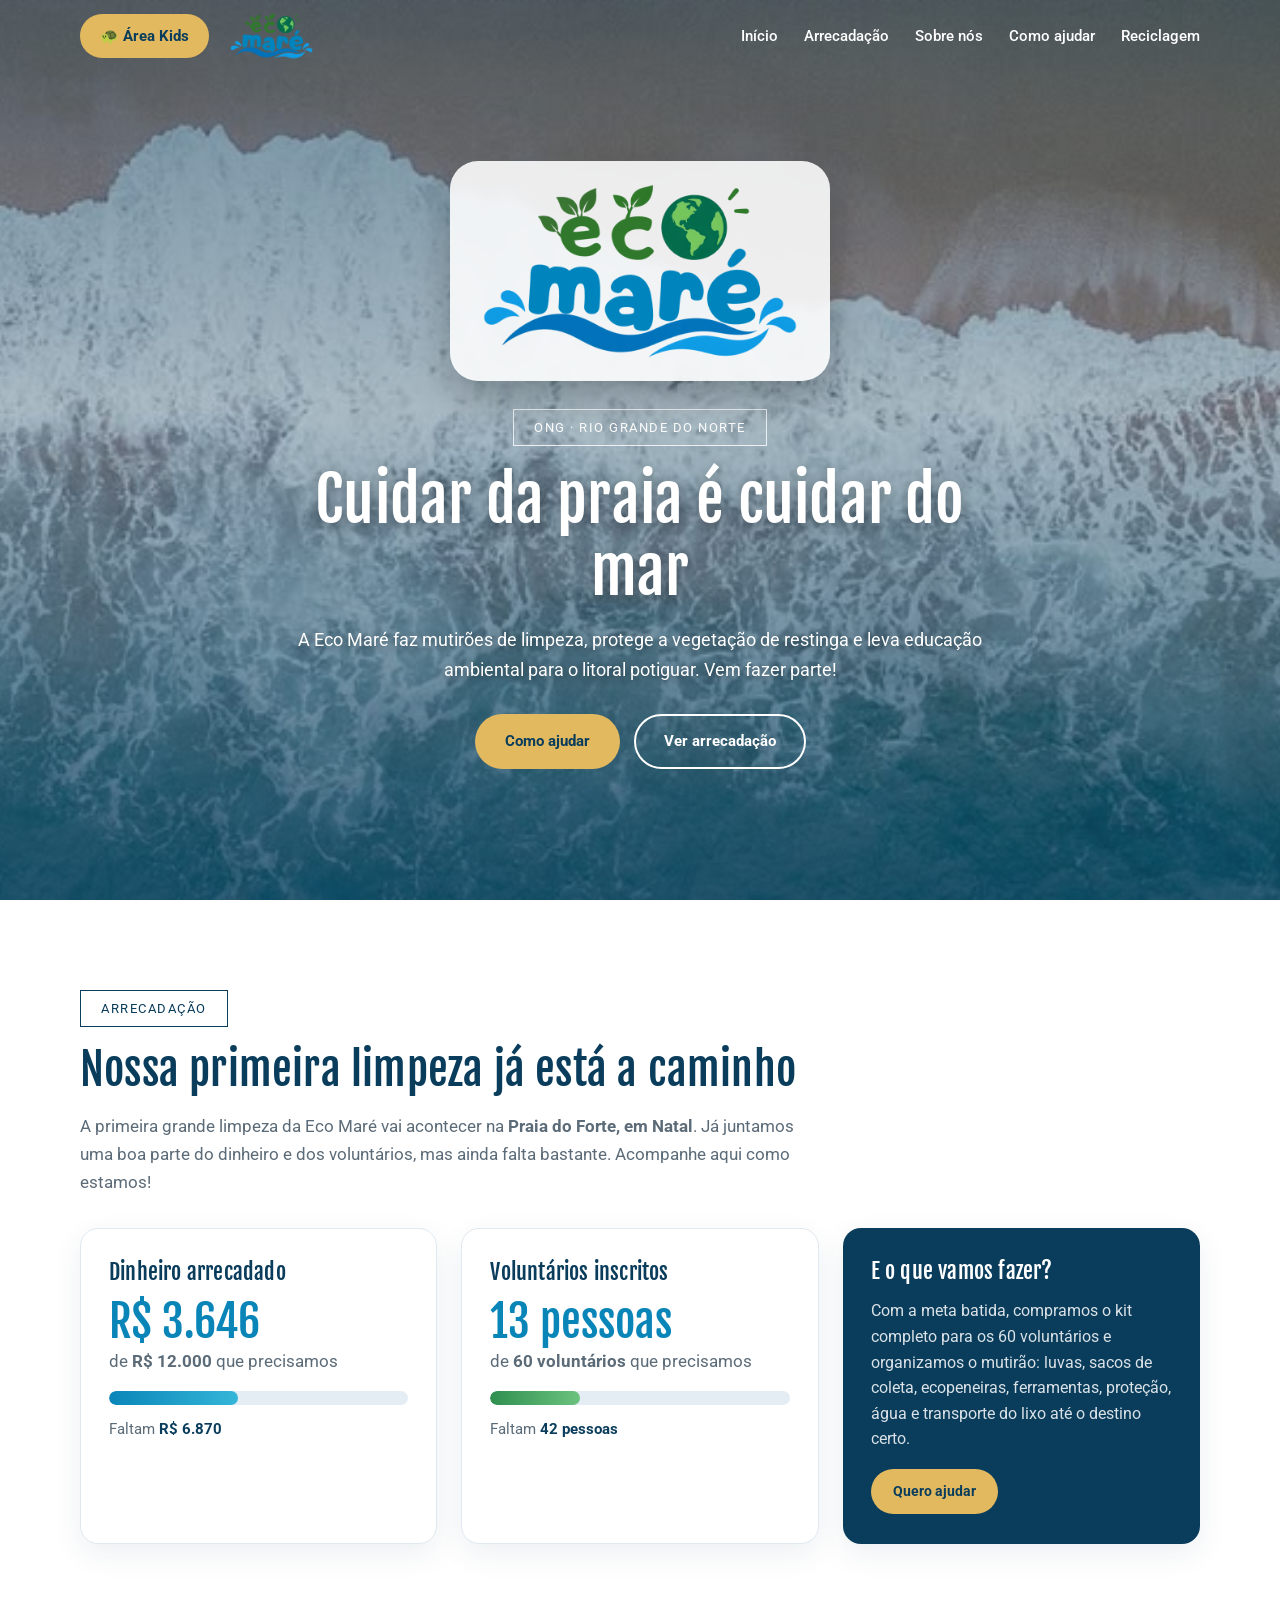
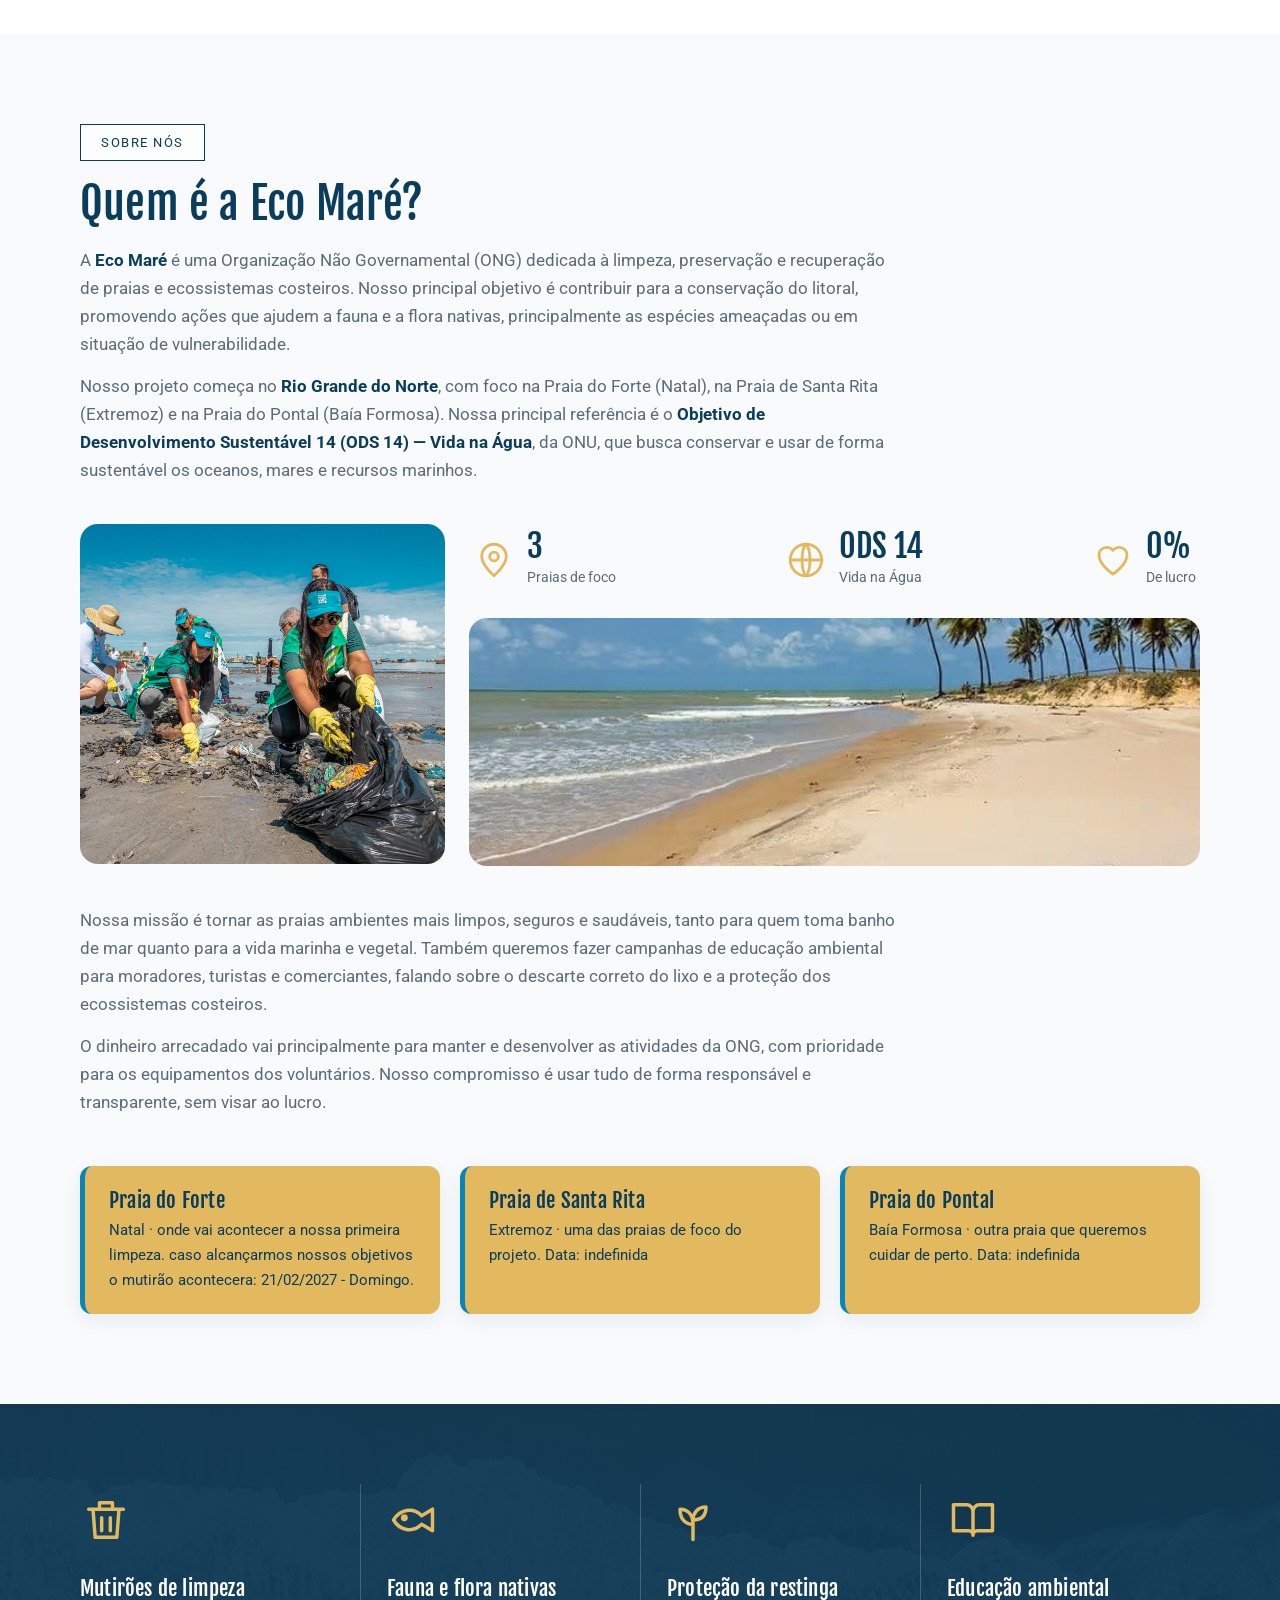
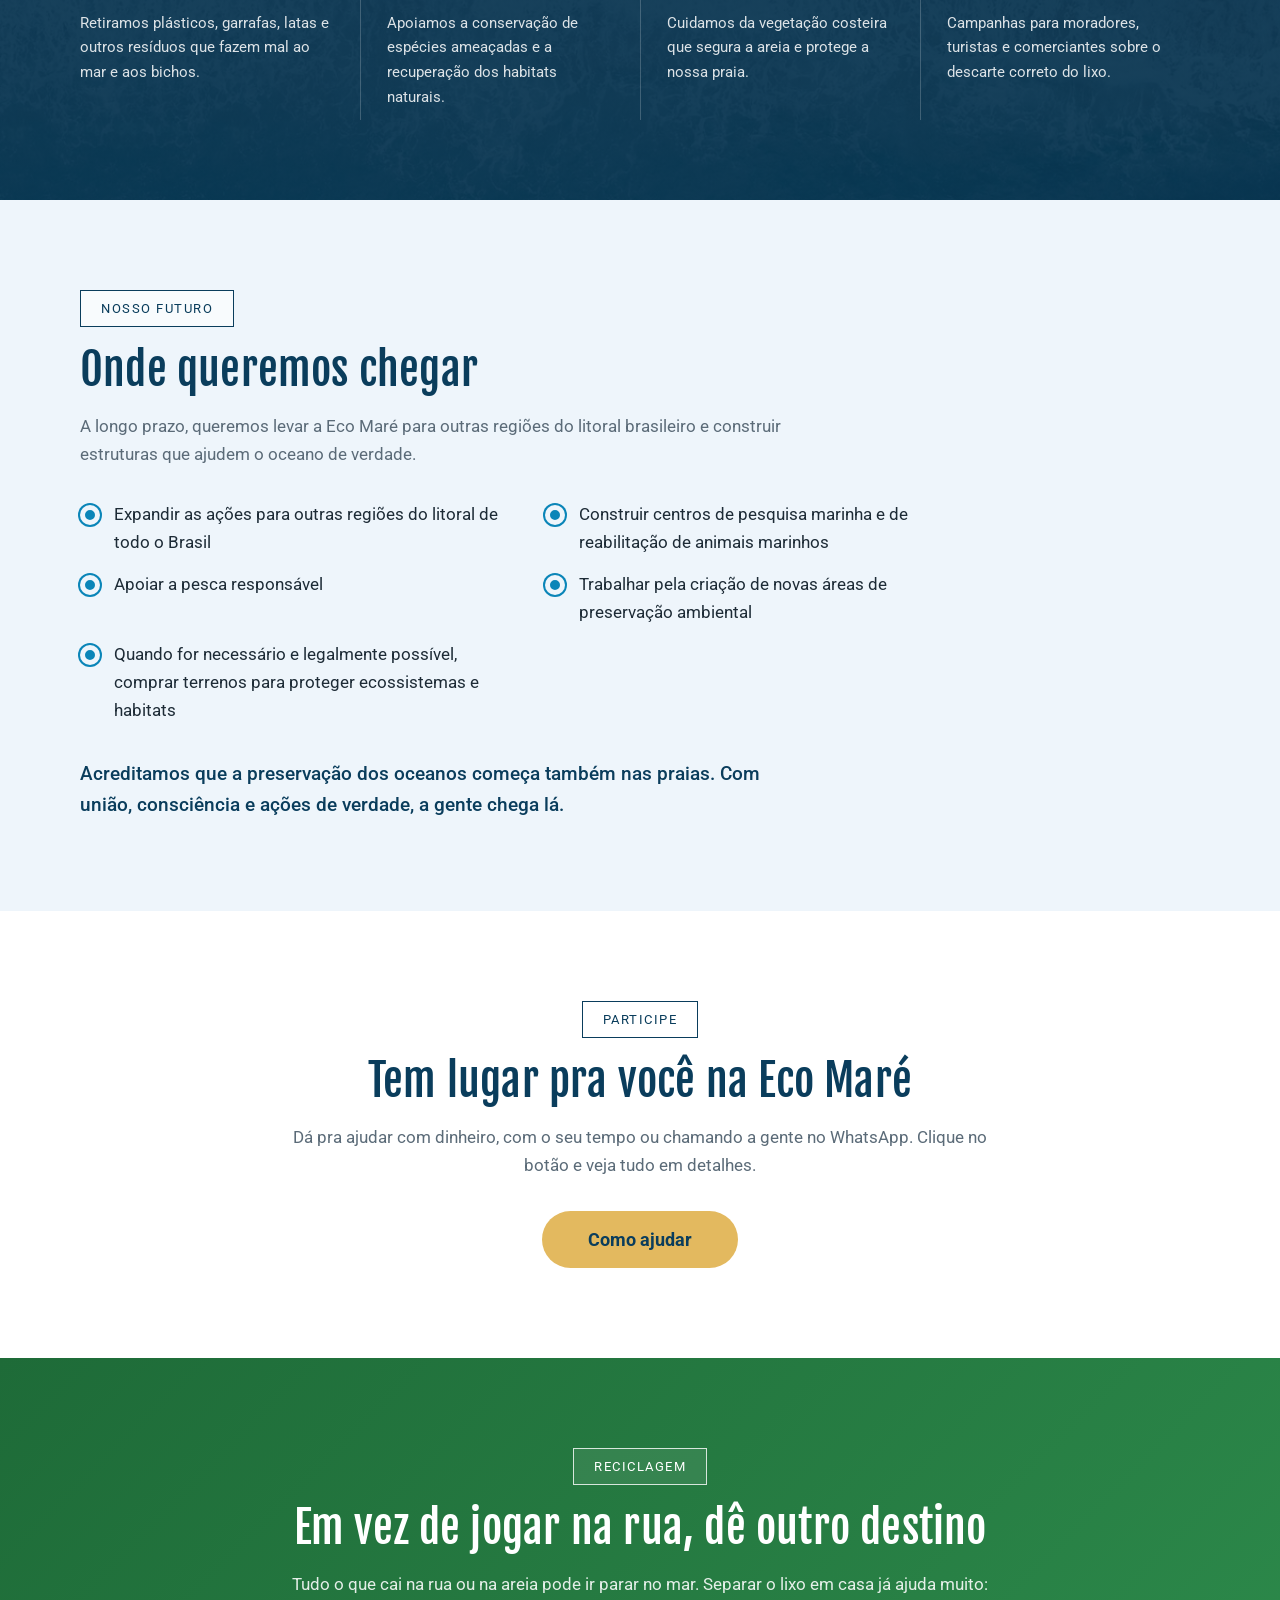
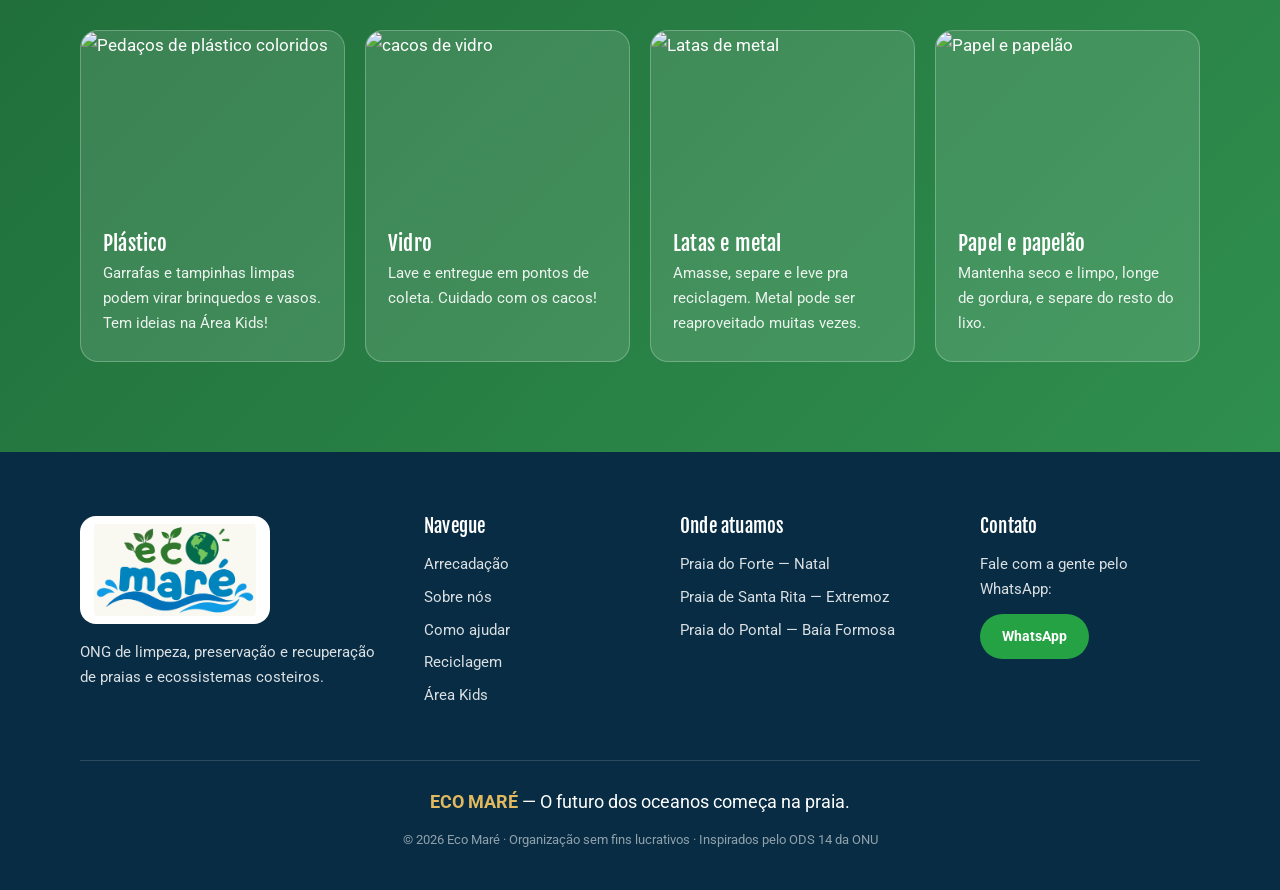
==== commit 01e70a36: "Add files via upload" ====
--- a/index.html
+++ b/index.html
@@ -6,14 +6,13 @@
   <title>Eco Maré — ONG de preservação das praias do RN</title>
   <meta name="description" content="A Eco Maré é uma ONG que limpa, preserva e recupera praias e ecossistemas costeiros, começando pelo Rio Grande do Norte.">
   <link rel="icon" type="image/png" href="imagens/logo.png">
-  <!-- Fontes -->
   <link rel="preconnect" href="https://fonts.googleapis.com">
   <link rel="preconnect" href="https://fonts.gstatic.com" crossorigin>
   <link href="https://fonts.googleapis.com/css2?family=Fjalla+One&family=Roboto:wght@400;500;700&display=swap" rel="stylesheet">
   <link rel="stylesheet" href="estilo.css">
 </head>
 <body>
-  <!-- ============== CABEÇALHO ============= -->
+  <!-- ====== CABEÇALHO ====== -->
   <header class="cabecalho" id="cabecalho">
     <div class="cabecalho-conteudo">
 
@@ -23,7 +22,7 @@
       </a>
 
       <a class="logo-cabecalho" href="#inicio" aria-label="Eco Maré, voltar ao início">
-        <img src="imagens/logo-fundo-branco.png" alt="Eco Maré">
+        <img src="imagens/logo.png" alt="Eco Maré">
       </a>
 
       <button class="botao-menu" id="botaoMenu" aria-label="Abrir menu" aria-expanded="false" aria-controls="menu">
@@ -43,7 +42,7 @@
 
   <main>
 
-    <!-- ========= BANNER ========== -->
+    <!-- ===== BANNER ===== -->
     <section class="banner" id="inicio">
       <div class="banner-conteudo">
         <div class="cartao-logo">
@@ -65,7 +64,7 @@
     </section>
 
 
-    <!-- ========== ARRECADAÇÃO ========== -->
+    <!-- ====== ARRECADAÇÃO ===== -->
     <section class="secao" id="arrecadacao">
       <div class="container">
         <span class="etiqueta">Arrecadação</span>
@@ -76,10 +75,7 @@
           Acompanhe aqui como estamos!
         </p>
 
-        <!--
-          Para mudar os números é só mexer nos data-atual e data-meta abaixo.
-          O JavaScript calcula a barra e o "faltam" sozinho.
-        -->
+
         <div class="painel-metas">
 
           <article class="cartao-meta" data-atual="5130" data-meta="12000" data-tipo="dinheiro">
@@ -117,7 +113,7 @@
     </section>
 
 
-    <!-- ============ SOBRE NÓS ============ -->
+    <!-- ====== SOBRE NÓS ======= -->
     <section class="secao secao-clara" id="sobre-nos">
       <div class="container">
         <span class="etiqueta">Sobre nós</span>
@@ -196,7 +192,7 @@
     </section>
 
 
-    <!-- ================= O QUE FAZEMOS (faixa azul escura) ================= -->
+    <!-- =========== O QUE FAZEMOS (faixa azul escura) ========== -->
     <section class="faixa-azul" id="o-que-fazemos">
       <div class="container">
         <div class="faixa-colunas">
@@ -230,7 +226,7 @@
     </section>
 
 
-    <!-- ================= NOSSO FUTURO ================= -->
+    <!-- ========== NOSSO FUTURO ============ -->
     <section class="secao secao-azulclaro" id="nosso-futuro">
       <div class="container">
         <span class="etiqueta">Nosso futuro</span>
@@ -256,7 +252,7 @@
     </section>
 
 
-    <!-- ================= COMO AJUDAR ================= -->
+    <!-- =========== COMO AJUDAR ============ -->
     <section class="secao" id="como-ajudar">
       <div class="container texto-centro">
         <span class="etiqueta">Participe</span>
@@ -271,7 +267,7 @@
         </button>
       </div>
 
-      <!-- Este bloco fica escondido até clicar no botão (quem controla é o script.js) -->
+
       <div class="ajuda-detalhes" id="ajudaDetalhes" hidden>
         <div class="container">
 
@@ -358,49 +354,57 @@
     </section>
 
 
-    <!-- ================= RECICLAGEM (verde) ================= -->
-    <section class="secao-verde" id="reciclagem">
-      <div class="container">
-        <span class="etiqueta etiqueta-clara">Reciclagem</span>
-        <h2 class="titulo-secao titulo-claro">Em vez de jogar na rua, dê outro destino</h2>
-        <p class="texto-secao texto-claro">
-          Tudo o que cai na rua ou na areia pode ir parar no mar. Separar o lixo em casa já ajuda muito:
-        </p>
-
-        <div class="reciclagem-grade">
-          <article class="reciclagem-item">
-            <span aria-hidden="true">🧴</span>
-            <h3>Plástico</h3>
-            <p>Garrafas e tampinhas limpas podem virar brinquedos e vasos. Tem ideias na Área Kids!</p>
-          </article>
-          <article class="reciclagem-item">
-            <span aria-hidden="true">🍾</span>
-            <h3>Vidro</h3>
-            <p>Lave e entregue em pontos de coleta. Cuidado com os cacos!</p>
-          </article>
-          <article class="reciclagem-item">
-            <span aria-hidden="true">🥫</span>
-            <h3>Latas e metal</h3>
-            <p>Amasse, separe e leve pra reciclagem. Metal pode ser reaproveitado muitas vezes.</p>
-          </article>
-          <article class="reciclagem-item">
-            <span aria-hidden="true">📦</span>
-            <h3>Papel e papelão</h3>
-            <p>Mantenha seco e limpo, longe de gordura, e separe do resto do lixo.</p>
-          </article>
-        </div>
-
-        <!-- TROQUE o href pelo link do site parceiro -->
-        <a class="botao botao-branco" href="#" id="linkParceiro" target="_blank" rel="noopener">
-          Entre no site parceiro
-        </a>
-      </div>
-    </section>
+<!-- =========== RECICLAGEM (verde) =========== -->
+<section class="secao-verde" id="reciclagem">
+  <div class="container">
+    <span class="etiqueta etiqueta-clara">Reciclagem</span>
+    <h2 class="titulo-secao titulo-claro">Em vez de jogar na rua, dê outro destino</h2>
+    <p class="texto-secao texto-claro">
+      Tudo o que cai na rua ou na areia pode ir parar no mar. Separar o lixo em casa já ajuda muito:
+    </p>
+
+    <div class="reciclagem-grade">
+
+      <article class="reciclagem-item">
+        <img src="https://encrypted-tbn0.gstatic.com/images?q=tbn:ANd9GcT_PFiOKaEMWVAhDj2ByLk0Za37xtPqh6j9uMTKDEsobWEdZ9uP5myGvlM&s=10" alt="Pedaços de plástico coloridos">
+        <div class="reciclagem-texto">
+          <h3>Plástico</h3>
+          <p>Garrafas e tampinhas limpas podem virar brinquedos e vasos. Tem ideias na Área Kids!</p>
+        </div>
+      </article>
+
+      <article class="reciclagem-item">
+        <img src="https://encrypted-tbn0.gstatic.com/images?q=tbn:ANd9GcSb_NMUXUX5CArbZTrR3xGwo5F6zWZ2V9W6e8mpIMdblg&s=10" alt="cacos de vidro">
+        <div class="reciclagem-texto">
+          <h3>Vidro</h3>
+          <p>Lave e entregue em pontos de coleta. Cuidado com os cacos!</p>
+        </div>
+      </article>
+
+      <article class="reciclagem-item">
+        <img src="https://media.istockphoto.com/id/491962627/pt/foto/latas-de-metal-e-latas-preparadas-para-a-reciclagem.jpg?s=612x612&w=0&k=20&c=wy9TGU3lNcFMgIXqo8cpNxu4Bk4dIEwxq2LAAmRhljU=" alt="Latas de metal">
+        <div class="reciclagem-texto">
+          <h3>Latas e metal</h3>
+          <p>Amasse, separe e leve pra reciclagem. Metal pode ser reaproveitado muitas vezes.</p>
+        </div>
+      </article>
+
+      <article class="reciclagem-item">
+        <img src="https://st4.depositphotos.com/1005708/41120/i/450/depositphotos_411208980-stock-photo-segregated-paper-wastes-ready-recycling.jpg" alt="Papel e papelão">
+        <div class="reciclagem-texto">
+          <h3>Papel e papelão</h3>
+          <p>Mantenha seco e limpo, longe de gordura, e separe do resto do lixo.</p>
+        </div>
+      </article>
+
+    </div>
+  </div>
+</section>
 
   </main>
 
 
-  <!-- ================= RODAPÉ ================= -->
+  <!-- ===== RODAPÉ ====== -->
   <footer class="rodape">
     <div class="container">
       <div class="rodape-grade">
--- a/estilo.css
+++ b/estilo.css
@@ -264,9 +264,9 @@
 .cartao-destaque p { color: rgba(255, 255, 255, .85); font-size: 15.5px; }
 
 
-/* ========================
+/* ======================
    SOBRE NÓS
-========================== */
+======================= */
 
 .sobre-texto { max-width: 820px; color: var(--texto-suave); }
 .sobre-texto p + p { margin-top: 14px; }
@@ -328,9 +328,9 @@
 .praia p { font-size: 15px; color: var(--azul-escuro); }
 
 
-/* ==================================
+/* ================================
    FAIXA AZUL (o que fazemos)
- =================================== */
+ ================================= */
 .faixa-azul {
   padding: 80px 0;
   color: var(--branco);
@@ -345,9 +345,9 @@
 .faixa-item h3 { font-size: 21px; margin-bottom: 10px; }
 .faixa-item p { font-size: 15px; color: rgba(255, 255, 255, .85); }
 
-/* ============================
+/* ==========================
    NOSSO FUTURO
-============================= */
+=========================== */
 .lista-futuro { list-style: none; padding: 0; display: grid; grid-template-columns: repeat(2, 1fr); gap: 14px 30px; max-width: 900px; }
 .lista-futuro li {
   position: relative;
@@ -364,9 +364,9 @@
 }
 .frase-final { margin-top: 34px; font-size: 19px; color: var(--azul-escuro); max-width: 720px; font-weight: 500; }
 
-/* ===============================
+/* ======================
    COMO AJUDAR
-================================ */
+====================== */
 .ajuda-detalhes { margin-top: 56px; animation: abrir .5s ease; }
 .ajuda-detalhes[hidden] { display: none; }
 
@@ -441,9 +441,9 @@
 .faixa-whatsapp h3 { font-size: 24px; margin-bottom: 4px; }
 .faixa-whatsapp p { color: rgba(255, 255, 255, .8); font-size: 15px; }
 
-/* =================================
-   RECICLAGEM (Site Parceiro)
-================================== */
+/* ===================
+   RECICLAGEM
+=================== */
 .secao-verde {
   padding: 90px 0;
   text-align: center;
@@ -452,22 +452,34 @@
 }
 .secao-verde .texto-secao { margin-left: auto; margin-right: auto; }
 
-.reciclagem-grade { display: grid; grid-template-columns: repeat(4, 1fr); gap: 20px; margin-bottom: 40px; text-align: left; }
+.reciclagem-grade {
+  display: grid;
+  grid-template-columns: repeat(4, 1fr);
+  gap: 20px;
+  text-align: left;
+}
+
 .reciclagem-item {
   background: rgba(255, 255, 255, .12);
   border: 1px solid rgba(255, 255, 255, .25);
   border-radius: var(--arredondado);
-  padding: 24px 22px;
+  overflow: hidden;                 /* a foto acompanha os cantos arredondados */
   transition: transform .25s, background .25s;
 }
 .reciclagem-item.visivel:hover { transform: translateY(-5px); background: rgba(255, 255, 255, .2); }
-.reciclagem-item span { font-size: 34px; display: block; margin-bottom: 8px; }
+
+.reciclagem-item img { width: 100%; height: 180px; object-fit: cover; }
+
+.reciclagem-texto { padding: 20px 22px 26px; }
 .reciclagem-item h3 { font-size: 21px; margin-bottom: 6px; }
 .reciclagem-item p { font-size: 15px; color: rgba(255, 255, 255, .9); }
 
-/* ================================
+@media (max-width: 980px) { .reciclagem-grade { grid-template-columns: repeat(2, 1fr); } }
+@media (max-width: 600px) { .reciclagem-grade { grid-template-columns: 1fr; } }
+
+/* ===================
    RODAPÉ
-================================ */
+================== */
 .rodape { background: #072c43; color: rgba(255, 255, 255, .85); padding: 64px 0 28px; font-size: 15px; }
 .rodape-grade { display: grid; grid-template-columns: 1.4fr 1fr 1.2fr 1fr; gap: 36px; }
 .rodape-marca img { width: 190px; background: var(--branco); padding: 8px 14px; border-radius: 16px; margin-bottom: 16px; }
@@ -483,8 +495,8 @@
 .slogan strong { color: var(--areia); }
 .direitos { font-size: 13px; opacity: .65; margin-top: 8px; }
 
-/* ==============================================
-   Efeito de aparecer ao rolar (classe pelo JS)
-=============================================== */
+/* ===========================================
+   Efeito de aparecer ao rolar (pelo JS)
+========================================== */
 .aparecer { opacity: 0; transform: translateY(26px); transition: opacity .7s ease, transform .7s ease; }
 .aparecer.visivel { opacity: 1; transform: none; }
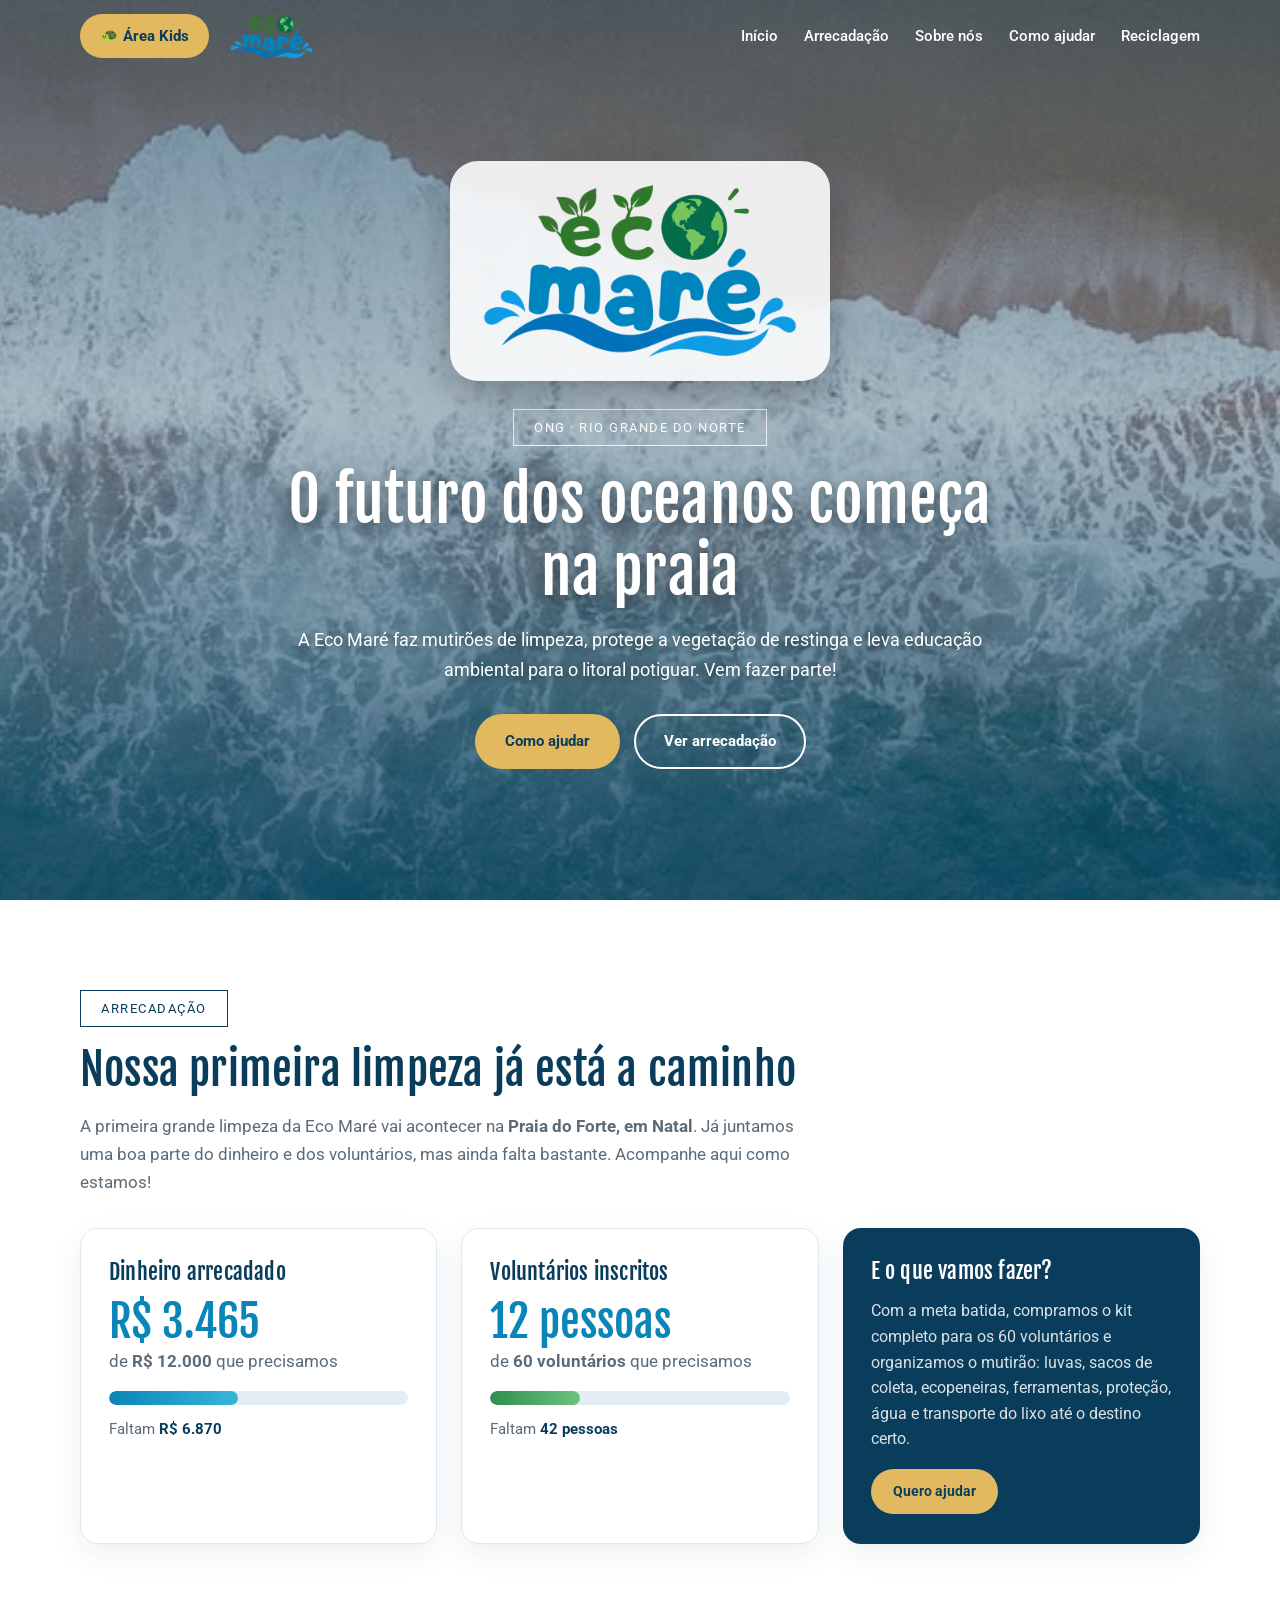
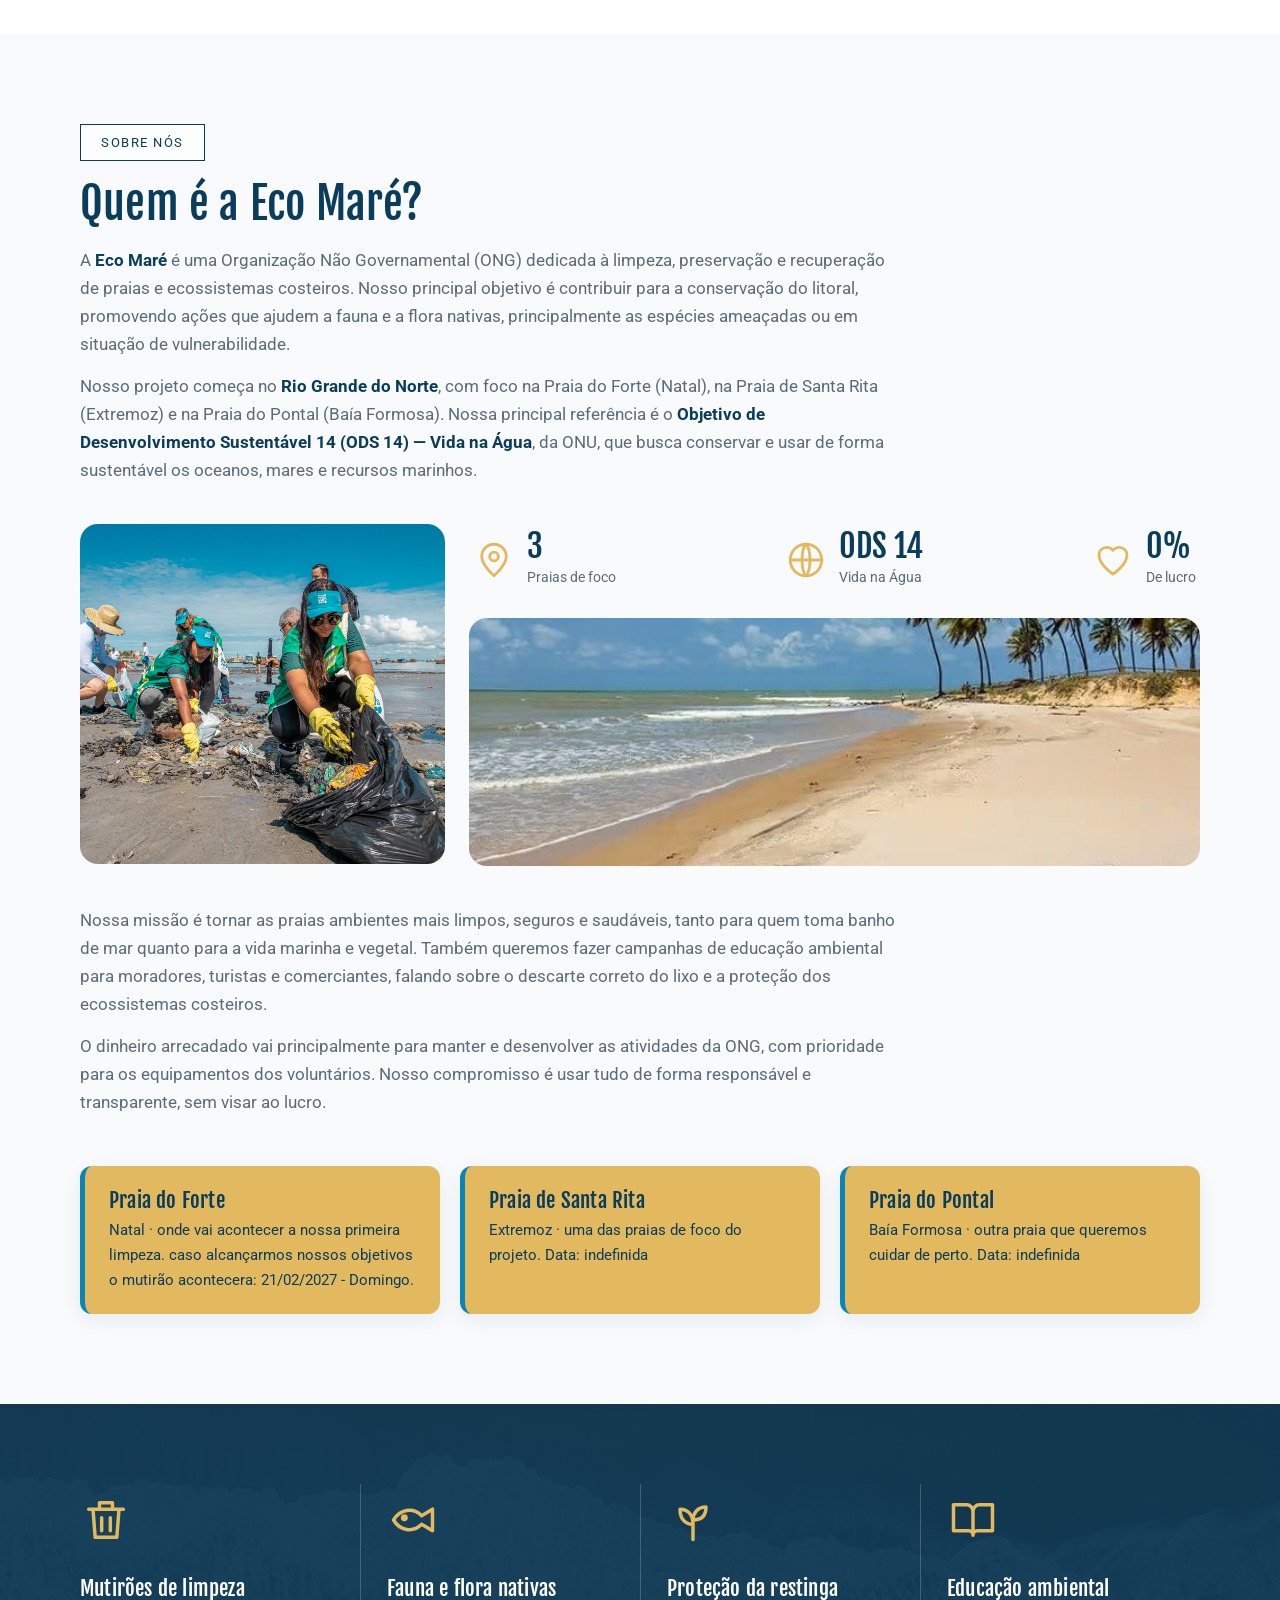
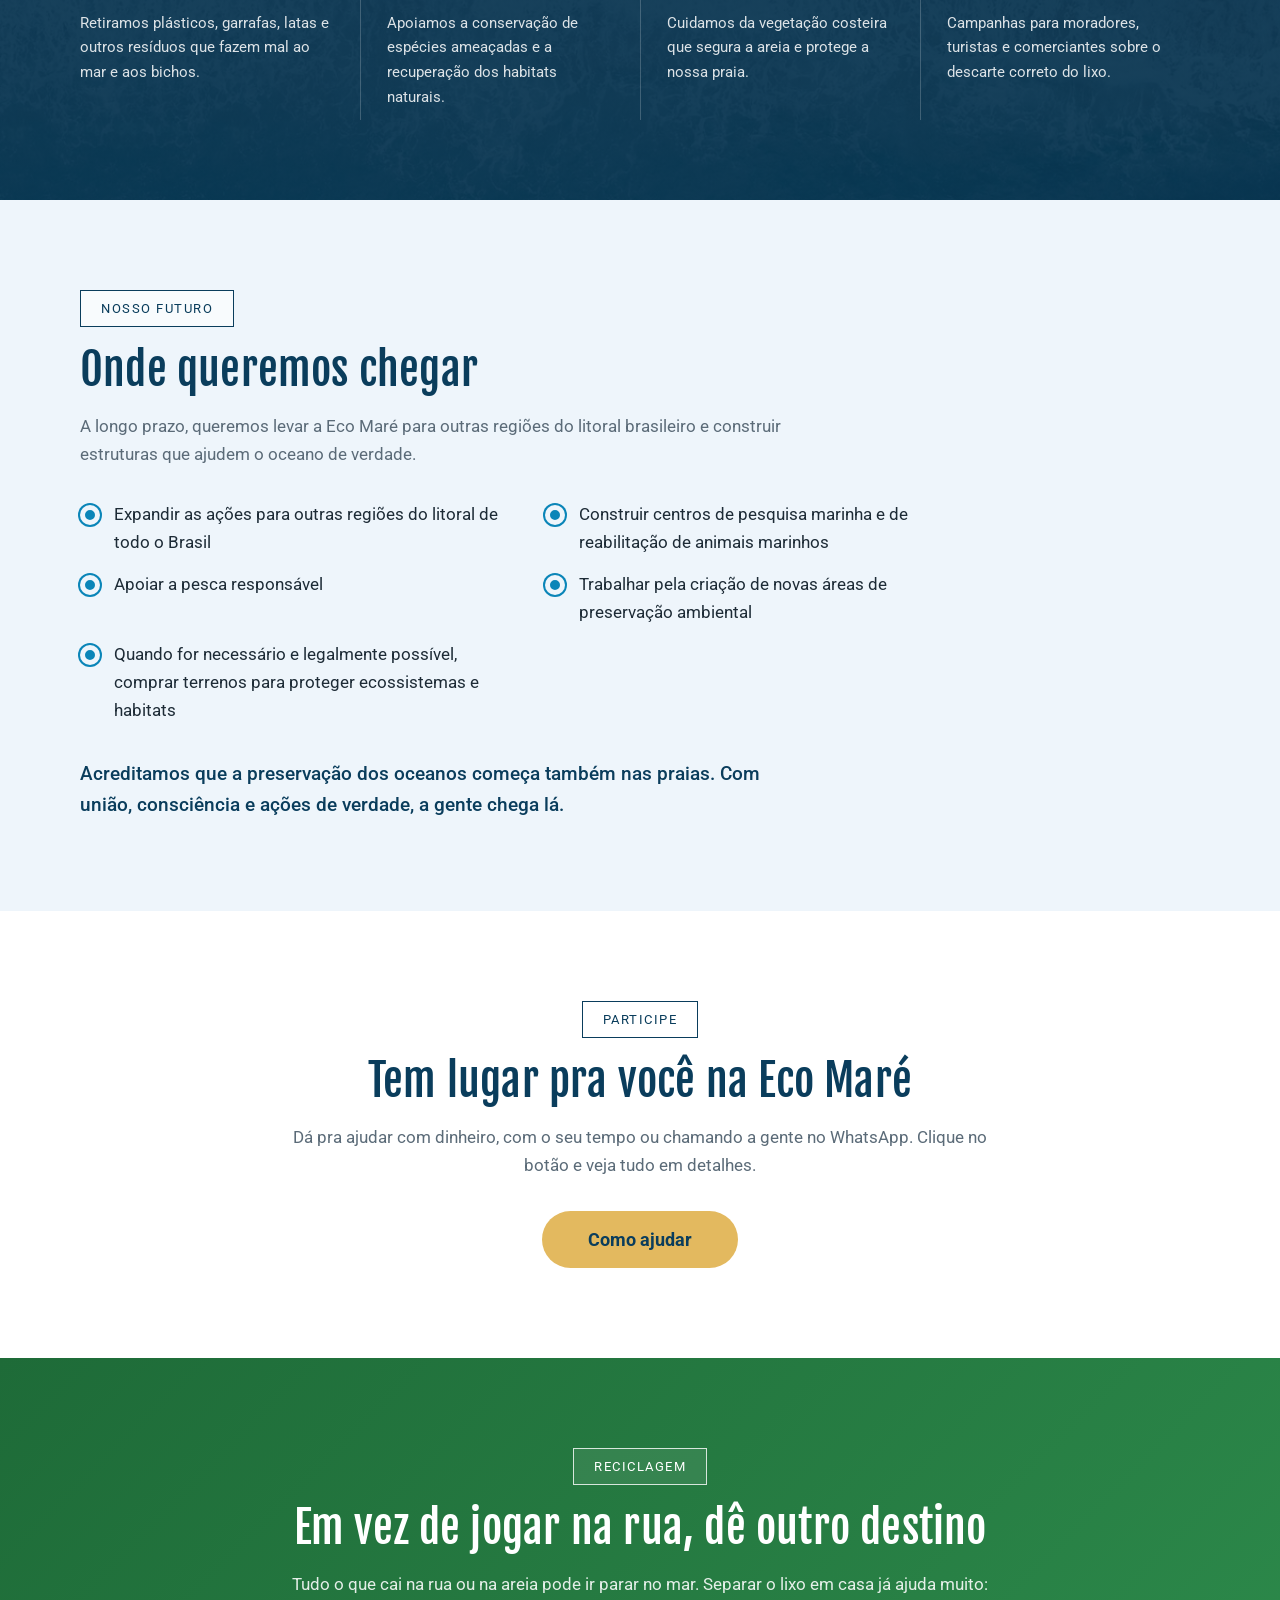
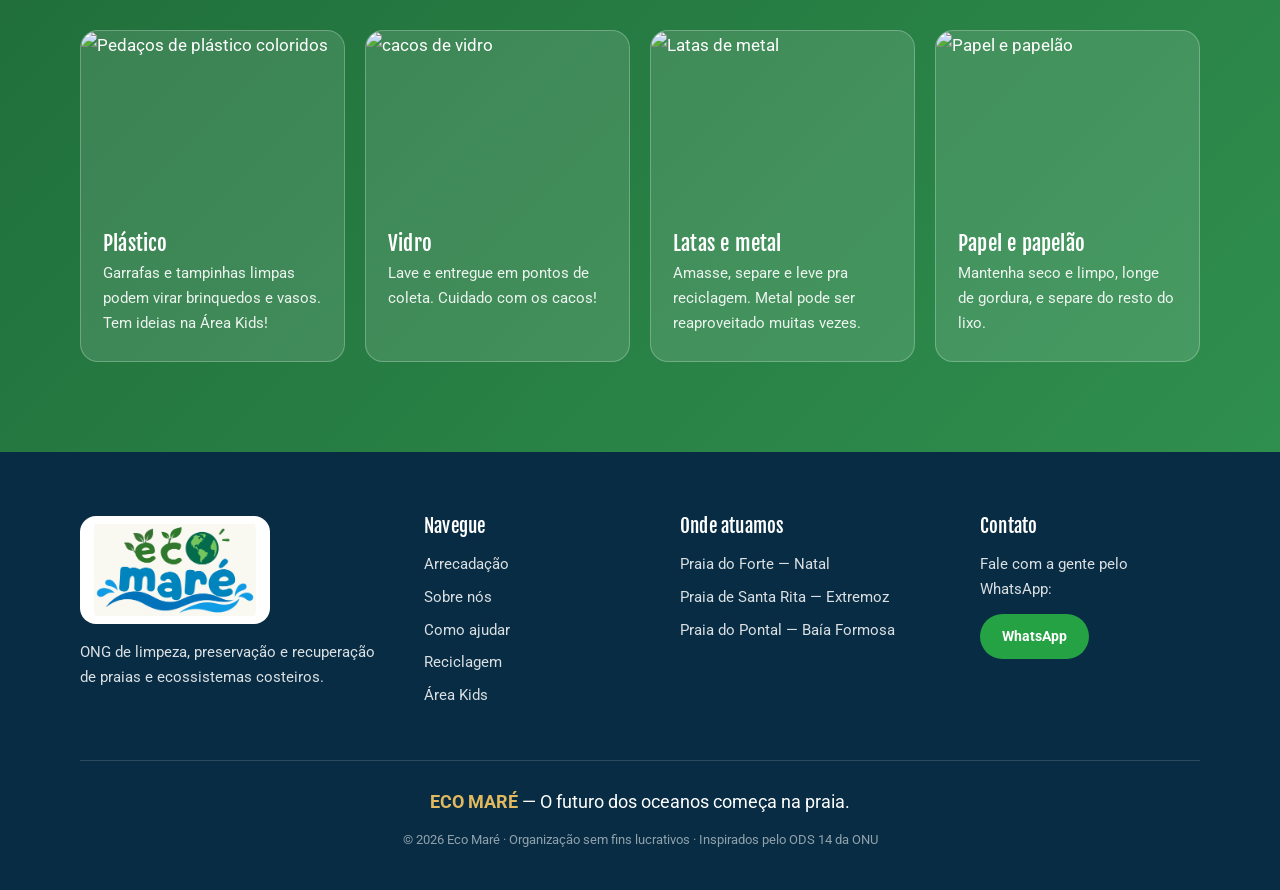
==== commit d336ec0c: "Add files via upload" ====
--- a/index.html
+++ b/index.html
@@ -50,7 +50,7 @@
         </div>
 
         <span class="etiqueta etiqueta-clara">ONG · Rio Grande do Norte</span>
-        <h1>Cuidar da praia é cuidar do mar</h1>
+        <h1>O futuro dos oceanos começa na praia</h1>
         <p>
           A Eco Maré faz mutirões de limpeza, protege a vegetação de restinga e leva
           educação ambiental para o litoral potiguar. Vem fazer parte!
